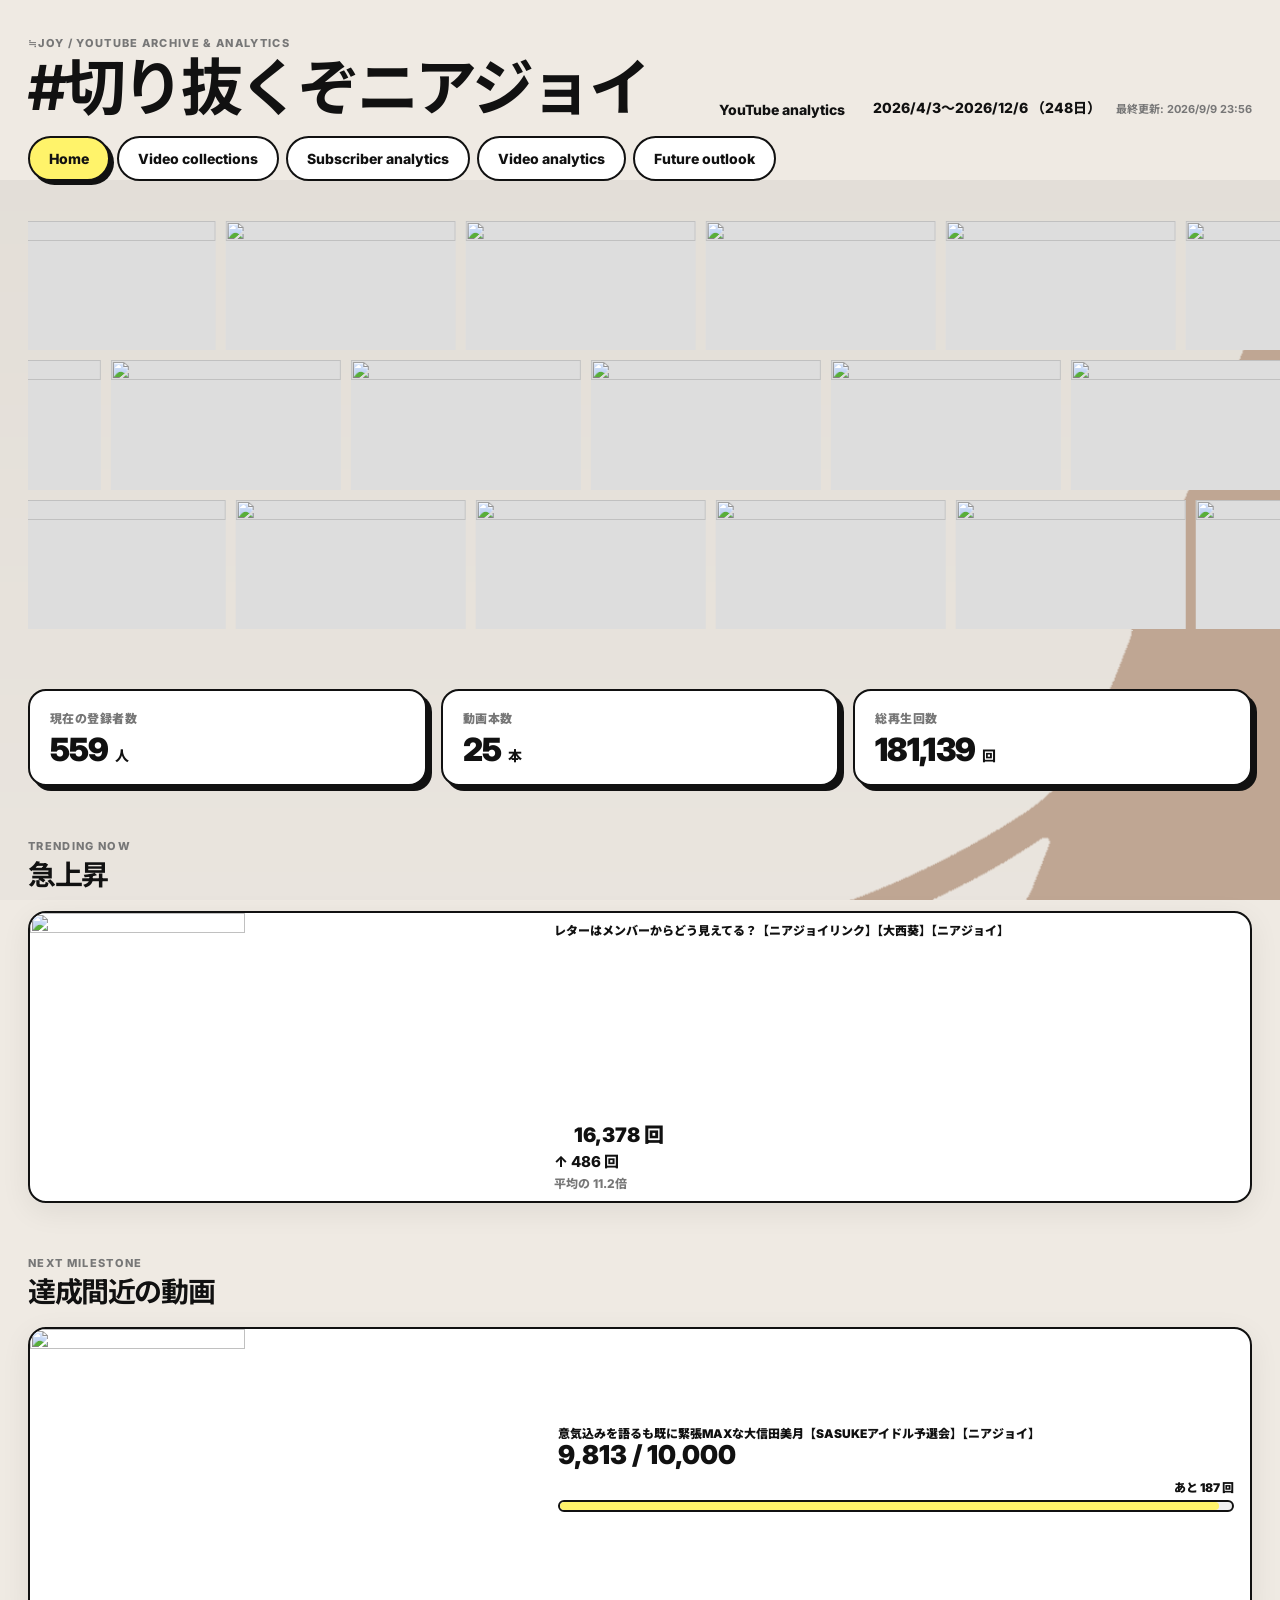
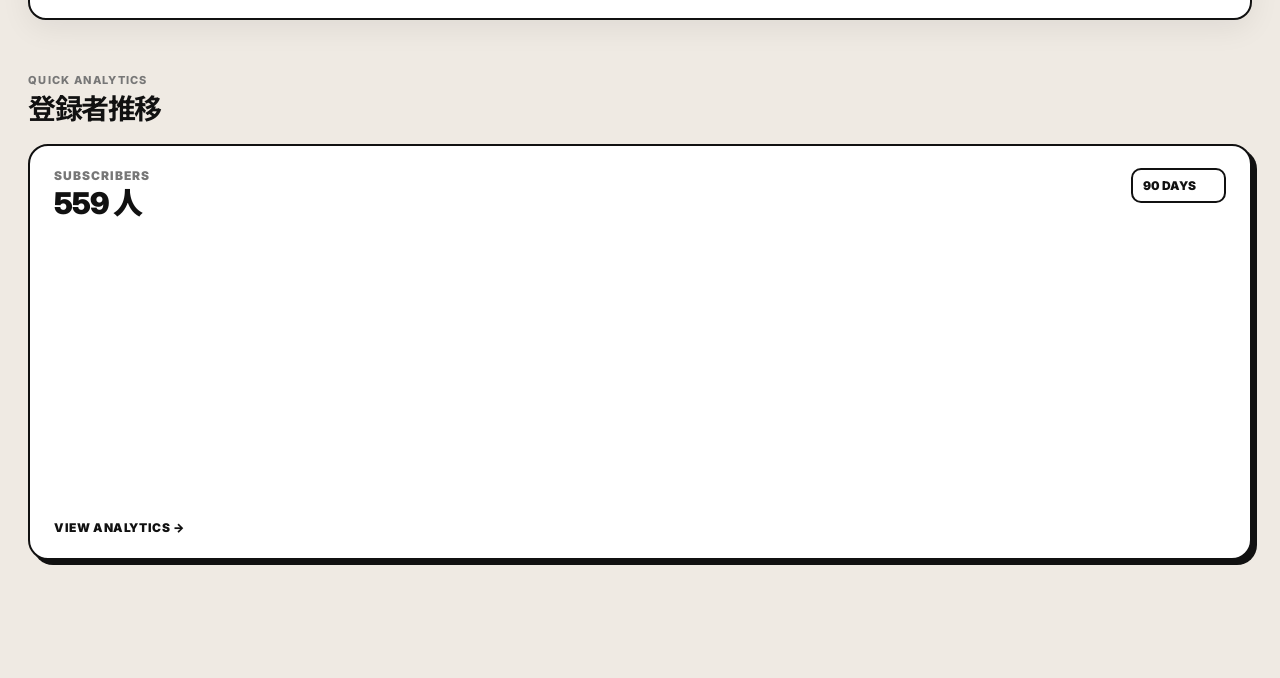
==== index.html @ e25d6f31 "Update index.html" ====
<!doctype html>
<html lang="ja">
<head>
  <meta charset="utf-8">
  <meta name="viewport" content="width=device-width, initial-scale=1, viewport-fit=cover">
  <meta name="theme-color" content="#EFEAE3">
  <title>#切り抜くぞニアジョイ</title>

  <link rel="preconnect" href="https://fonts.googleapis.com">
  <link rel="preconnect" href="https://fonts.gstatic.com" crossorigin>
  <link href="https://fonts.googleapis.com/css2?family=Inter:wght@500;600;700;800&family=Noto+Sans+JP:wght@500;600;700;800;900&display=swap" rel="stylesheet">

  <link rel="stylesheet" href="style.css">
  <link rel="stylesheet" href="home/home.css">
</head>

<body>

  <!-- =========================
       HEADER
  ========================== -->
  <header class="site-header">
    <div class="brand-block">
      <div class="eyebrow">≒JOY / YouTube archive &amp; analytics</div>
      <h1>#切り抜くぞニアジョイ</h1>
    </div>

    <div class="header-info">
      <div class="analytics-label">
        <span class="desktop-analytics">YouTube analytics</span>
        <span class="mobile-analytics">YouTube archive &amp; analytics</span>
      </div>

      <div class="header-meta">
        <span id="periodText">2026/4/3～—</span>
        <span id="dayCount">（—日）</span>

        <span class="updated">
          <span class="updated-label">最終更新:</span>
          <span id="updatedAtDesktop">—</span>
          <span id="updatedAtMobile">—</span>
        </span>
      </div>
    </div>
  </header>


  <!-- =========================
       PAGE SWITCH
  ========================== -->
  <nav class="page-switch" aria-label="ページ切り替え">
  <button class="switch-btn active" data-page="home">
    Home
  </button>

  <button class="switch-btn" data-page="videos">
    Video collections
  </button>

  <button class="switch-btn" data-page="analytics">
    Subscriber analytics
  </button>

  <a
    class="switch-btn"
    href="analytics/analytics.html"
  >
    Video analytics
  </a>

  <a
    class="switch-btn"
    href="future/future.html"
  >
    Future outlook
  </a>
</nav>


  <main>

    <!-- =========================
         HOME PAGE
    ========================== -->
    <section id="homePage" class="page active">

      <div class="rolling home-rolling" aria-label="動画サムネイル">
        <div class="lane" id="lane0"></div>
        <div class="lane reverse" id="lane1"></div>
        <div class="lane" id="lane2"></div>
      </div>

      <section class="home-summary">


        <div class="home-summary-grid" id="homeSummaryGrid"></div>
      </section>

      <section class="home-trending" id="homeTrending" hidden>
        <span class="section-kicker">TRENDING NOW</span>
        <h2>急上昇</h2>

        <div id="homeTrendingContent"></div>
      </section>

      <section class="home-milestones" id="homeMilestones" hidden>
        <span class="section-kicker">NEXT MILESTONE</span>
        <h2>達成間近の動画</h2>

        <div id="homeMilestoneContent"></div>
      </section>

      <section class="home-quick-analytics">
        <span class="section-kicker">QUICK ANALYTICS</span>
        <h2>登録者推移</h2>

        <div class="home-quick-card">

          <div class="home-quick-head">
            <div>
              <span class="home-quick-label">
                SUBSCRIBERS
              </span>

              <strong id="homeQuickSubscriberCount">
                —
              </strong>
            </div>

            <select id="homeQuickRange" aria-label="表示期間">
              <option value="30">30 DAYS</option>
              <option value="90" selected>90 DAYS</option>
              <option value="all">ALL</option>
            </select>
          </div>

          <div class="home-quick-chart-wrap">
            <canvas id="homeQuickSubscriberChart"></canvas>
          </div>

          <a
            class="home-quick-link"
            href="analytics/analytics.html"
          >
            VIEW ANALYTICS →
          </a>

        </div>
      </section>
    </section>


    <!-- =========================
         VIDEO PAGE
    ========================== -->

    <section id="videosPage" class="page">

      <!-- Thumbnail collection -->
      <button
        class="collection-card"
        id="openCollage"
        type="button"
        aria-label="thumbnail collectionを開く"
      >
        <span class="section-kicker">THUMBNAIL ARCHIVE</span>
        <span class="collection-title">
          thumbnail collection
          <span aria-hidden="true">→</span>
        </span>
      </button>


      <!-- Video list -->
      <section class="video-section">

        <div class="section-heading">
          <div>
            <span class="section-kicker">VIDEO LIST</span>
            <h2>Videos</h2>
          </div>

        <div class="video-view-switch" aria-label="動画の表示形式">

          <button
            type="button"
            class="video-view-btn active"
            data-video-view="card"
            aria-label="カード表示"
          >
            <span class="view-icon view-icon-card">
              <span></span>
              <span></span>
            </span>
          </button>

                   <button
            type="button"
            class="video-view-btn"
            data-video-view="grid"
            aria-label="サムネイル3列表示"
          >
            <span class="view-icon view-icon-grid">
              <span></span>
              <span></span>
              <span></span>
            </span>
          </button>

          <button
            type="button"
            class="video-view-btn"
            data-video-view="wide"
            aria-label="サムネイル1列表示"
          >
            <span class="view-icon view-icon-wide"></span>
          </button>
        </div>

<div class="filters">

  <!-- 並び替え -->
  <div class="custom-select" id="sortCustomSelect">

    <button
      class="custom-select-trigger"
      id="sortSelectTrigger"
      type="button"
      aria-haspopup="listbox"
      aria-expanded="false"
    >
      <span id="sortSelectLabel">新しい順</span>
      <span class="custom-select-arrow" aria-hidden="true">⌄</span>
    </button>

    <div
      class="custom-select-menu"
      id="sortSelectMenu"
      role="listbox"
      aria-label="並び替え"
    >
      <button type="button" data-value="popular">
        人気順
      </button>

      <button type="button" data-value="increase">
        増加順
      </button>

      <button
        type="button"
        data-value="newest"
        class="selected"
      >
        新しい順
      </button>

      <button type="button" data-value="oldest">
        古い順
      </button>

      <button type="button" data-value="longest">
        再生時間が長い順
      </button>

      <button type="button" data-value="shortest">
        再生時間が短い順
      </button>
    </div>

  </div>


  <!-- メンバー絞り込み -->
  <div class="custom-select" id="tagCustomSelect">

    <button
      class="custom-select-trigger"
      id="tagSelectTrigger"
      type="button"
      aria-haspopup="listbox"
      aria-expanded="false"
    >
      <span id="tagSelectLabel">すべてのメンバー</span>
      <span class="custom-select-arrow" aria-hidden="true">⌄</span>
    </button>

    <div
      class="custom-select-menu"
      id="tagSelectMenu"
      role="listbox"
      aria-label="メンバー絞り込み"
    >
      <!-- script.jsで生成 -->
    </div>

  </div>


  <!-- JS互換用。画面には表示しない -->
  <select id="sortSelect" hidden>
    <option value="popular">人気順</option>
    <option value="increase">増加順</option>
    <option value="newest" selected>新しい順</option>
    <option value="oldest">古い順</option>
    <option value="longest">再生時間が長い順</option>
    <option value="shortest">再生時間が短い順</option>
  </select>

  <select id="tagSelect" hidden>
    <option value="">すべてのメンバー</option>
  </select>

</div>        </div>

        <div class="video-view-switch" aria-label="動画の表示形式">

          <button
            type="button"
            class="video-view-btn active"
            data-video-view="card"
            aria-label="カード表示"
          >
            <span class="view-icon view-icon-card">
              <span></span>
              <span></span>
            </span>
          </button>

          <button
            type="button"
            class="video-view-btn"
            data-video-view="wide"
            aria-label="サムネイル1列表示"
          >
            <span class="view-icon view-icon-wide"></span>
          </button>

          <button
            type="button"
            class="video-view-btn"
            data-video-view="grid"
            aria-label="サムネイル3列表示"
          >
            <span class="view-icon view-icon-grid">
              <span></span>
              <span></span>
              <span></span>
            </span>
          </button>

        </div>
        <div id="videoGrid" class="video-grid"></div>

      </section>
    </section>



    <!-- =========================
         ANALYTICS PAGE
    ========================== -->
    <section id="analyticsPage" class="page">

      <!-- Summary -->
      <div class="summary-grid">

        <article class="summary-card">
          <span>現在の登録者数</span>
          <strong id="currentSubs">—</strong>
        </article>


        <article class="summary-card">
          <span>最新日の新規登録者数</span>

          <small id="latestDate">最新日：—</small>

          <small>
            平均：<b id="avgNew">—</b>人/日
          </small>

          <strong id="latestNew">—</strong>
        </article>


        <article class="summary-card">
          <span>動画本数</span>
          <strong id="videoCount">—</strong>
        </article>

      </div>


      <!-- AI analysis -->
      <div
        id="trendAnalysis"
        class="trend-analysis"
        aria-live="polite"
      >
        登録者データを分析しています…
      </div>



      <!-- =========================
           CHARTS
      ========================== -->
      <section class="charts">

        <!-- Cumulative subscribers -->
        <article class="chart-card">

          <div class="chart-heading">
            <h3>累計登録者数</h3>
          </div>

          <div class="chart-wrap">
            <canvas id="subsChart"></canvas>
          </div>

        </article>


        <!-- Range / Date -->
        <div class="range-bar">

          <button
            class="arrow-btn"
            id="prevRange"
            aria-label="前の期間"
          >
            ‹
          </button>

          <strong id="rangeLabel">—</strong>

          <button
            class="arrow-btn"
            id="nextRange"
            aria-label="次の期間"
          >
            ›
          </button>


          <div class="preset-group">

            <!-- 初期表示は7日 -->
            <button data-range="7" class="selected">
              7日
            </button>

            <button data-range="30">
              30日
            </button>

            <button data-range="90">
              90日
            </button>

            <button data-range="all">
              累計
            </button>

          </div>

        </div>


        <!-- New subscribers -->
        <article class="chart-card">

          <div class="chart-heading">

            <h3>新規登録者数</h3>

            <div class="period-stats">
              <span id="periodAverage">
                平均：—人/日
              </span>

              <span id="periodTotal">
                累計：—人
              </span>
            </div>

          </div>

          <div class="chart-wrap">
            <canvas id="newSubsChart"></canvas>
          </div>

        </article>


        <!-- =========================
             SUBSCRIBER HISTORY TABLE
        ========================== -->
        <section class="subscriber-history">

          <div class="history-heading">
            <div>
              <span class="section-kicker">SUBSCRIBER HISTORY</span>
              <h3>登録者推移</h3>
            </div>
          </div>


          <div class="history-table-wrap">

            <table class="history-table">

              <thead>
                <tr>
                  <th>日にち</th>
                  <th>累計登録者</th>
                  <th>新規登録者</th>
                  <th>編集</th>
                </tr>
              </thead>

              <tbody id="subscriberHistoryBody">
                <!-- script.jsで生成 -->
              </tbody>

            </table>

          </div>


          <div class="subscriber-history-buttons">
            <button
              id="showMoreSubscribers"
              class="more-btn"
              type="button"
            >
              もっと見る
            </button>

            <button
              id="closeSubscribers"
              class="more-btn"
              type="button"
              style="display:none;"
            >
              閉じる
            </button>
          </div>

        </section>

      </section>

    </section>

  </main>



  <!-- =========================
       VIDEO DETAIL MODAL
  ========================== -->
  <div
    id="videoDetailModal"
    class="modal video-detail-modal"
    aria-hidden="true"
  >

    <div class="modal-inner video-detail-inner">

      <div class="modal-head">

        <div>
          <span class="section-kicker">VIDEO DETAIL</span>
          <h2>動画詳細</h2>
        </div>

        <button
          id="closeVideoDetail"
          class="close-btn"
          type="button"
          aria-label="閉じる"
        >
          ×
        </button>

      </div>


      <div id="videoDetailContent" class="video-detail-content">
        <!-- script.jsで生成 -->
      </div>

    </div>

  </div>

<!-- =========================
     TAG EDIT MODAL
========================== -->
<div
  id="tagEditModal"
  class="modal tag-edit-modal"
  aria-hidden="true"
>
  <div class="modal-inner tag-edit-inner">

    <div class="modal-head">

      <div>
        <span class="section-kicker">EDIT TAGS</span>
        <h2>タグ編集</h2>
      </div>

      <button
        id="closeTagEdit"
        class="close-btn"
        type="button"
        aria-label="閉じる"
      >
        ×
      </button>

    </div>


    <p class="tag-edit-description">
      この動画に設定するメンバーを選択
    </p>


    <div
      id="tagEditChoices"
      class="tag-edit-choices"
    >
      <!-- script.jsで生成 -->
    </div>


    <div class="tag-edit-actions">

      <button
        id="cancelTagEdit"
        class="tag-edit-cancel"
        type="button"
      >
        キャンセル
      </button>

      <button
        id="saveTagEdit"
        class="tag-edit-save"
        type="button"
      >
        保存
      </button>

    </div>

  </div>
</div>

  <!-- =========================
       COLLAGE MODAL
  ========================== -->
  <div
    id="collageModal"
    class="modal"
    aria-hidden="true"
  >

    <div class="modal-inner">

      <div class="modal-head">

        <div>
          <span class="section-kicker">
            THUMBNAIL COLLECTION
          </span>

          <h2>thumbnail collection</h2>
        </div>

        <button
          id="closeCollage"
          class="close-btn"
          type="button"
          aria-label="閉じる"
        >
          ×
        </button>

      </div>


      <div class="collage-toolbar">

        <div id="collagePages"></div>

        <button
          class="primary-btn"
          id="downloadCollage"
          type="button"
        >
          画像を保存
        </button>

      </div>


      <div
        id="collageGrid"
        class="collage-grid"
      ></div>


      <p class="collage-note">
        古い動画から順に左上へ配置しています。空きセルは白のままです。
      </p>

    </div>

  </div>



  <!-- =========================
       SCRIPTS
  ========================== -->
  <script src="https://cdn.jsdelivr.net/npm/chart.js@4.4.7/dist/chart.umd.min.js"></script>
<script src="common.js"></script>
<script src="script.js"></script>
<script src="home/home.js"></script>

</body>
</html>
---- style.css ----
:root{
  --bg:#EFEAE3;
  --paper:#fff;
  --ink:#111;
  --muted:#777;
  --line:#111;
  --yellow:#FFF36A;
  --red:#FF3030;
  --radius:22px;
  --shadow:0 8px 30px rgba(0,0,0,.07);
}

*{
  box-sizing:border-box;
}

html{
  scroll-behavior:smooth;
}

body{
  margin:0;
  background:var(--bg);
  color:var(--ink);
  font-family:Inter,"Noto Sans JP",sans-serif;
}

a,
a:visited{
  color:var(--ink);
}

button,
select,
textarea,
input{
  font:inherit;
  color:var(--ink);
}

button{
  cursor:pointer;
}


/* =========================
   HEADER
========================= */

.site-header{
  max-width:1280px;
  margin:0 auto;
  padding:36px 28px 18px;
  display:flex;
  justify-content:space-between;
  gap:30px;
  align-items:flex-end;
}

.eyebrow,
.section-kicker{
  font-size:11px;
  letter-spacing:.12em;
  font-weight:800;
  text-transform:uppercase;
  color:#777;
}

h1{
  font-size:clamp(30px,5vw,62px);
  line-height:.95;
  margin:8px 0 0;
  letter-spacing:-.055em;
}

.header-info{
  display:flex;
  align-items:flex-end;
  gap:28px;
  text-align:right;
  white-space:nowrap;
}

.analytics-label{
  font-weight:800;
  font-size:14px;
}

.mobile-analytics{
  display:none;
}

#updatedAtMobile{
  display:none;
}

.header-meta{
  font-weight:800;
  font-size:14px;
  line-height:1.5;
}

.header-meta .updated{
  font-size:11px;
  color:#777;
  font-weight:700;
  margin-left:12px;
}


/* =========================
   PAGE SWITCH
========================= */

.page-switch{
  max-width:1280px;
  margin:0 auto;
  padding:0 28px 30px;
  display:flex;
  gap:7px;
}

.switch-btn{
  appearance:none;
  border:2px solid var(--line);
  background:#fff;
  padding:12px 19px;
  border-radius:999px;
  font-weight:800;
  font-size:14px;
  transition:.2s;
  color:var(--ink);
}

.switch-btn:hover{
  transform:translateY(-1px);
}

.switch-btn.active{
  background:var(--yellow);
  border:2px solid var(--line);
  box-shadow:4px 4px 0 var(--ink);
}


/* =========================
   PAGES
========================= */

.page{
  display:none;
  max-width:1280px;
  margin:0 auto;
  padding:0 28px 70px;
}

.page.active{
  display:block;
}


/* =========================
   THUMBNAIL ROLLING
   ★ここだけ枠なし
========================= */

.rolling{
  width:100vw;
  margin-left:calc((1280px - 100vw)/2);
  overflow:hidden;
  display:grid;
  gap:9px;
  padding:18px 0 28px;

  border:none;
  background:transparent;
  box-shadow:none;
}

.lane{
  display:flex;
  width:max-content;
  gap:9px;

  transform:translate3d(0, 0, 0);
}

.lane.reverse{
  transform:translate3d(0, 0, 0);
}

.lane:nth-child(3){
  transform:translate3d(0, 0, 0);
}

.thumb-roll{
  width:220px;
  aspect-ratio:16/9;
  object-fit:cover;
  display:block;
  background:#ddd;
  flex:none;

  border:none;
  box-shadow:none;
}

@keyframes marquee{
  from{
    transform:translateX(0);
  }
  to{
    transform:translateX(-50%);
  }
}

@keyframes marqueeReverse{
  from{
    transform:translateX(-50%);
  }
  to{
    transform:translateX(0);
  }
}


/* =========================
   THUMBNAIL COLLECTION
========================= */

.collection-card{
  appearance:none;
  width:100%;
  margin:12px 0 60px;
  padding:17px 22px;

  display:flex;
  justify-content:space-between;
  align-items:center;
  gap:20px;

  background:#fff;
  border:2px solid var(--line);
  border-radius:16px;
  box-shadow:var(--shadow);

  text-align:left;
  transition:.2s;
}

.collection-card:hover{
  transform:translateY(-2px);
  box-shadow:0 10px 32px rgba(0,0,0,.12);
}

.collection-title{
  font-size:clamp(20px,3vw,32px);
  font-weight:900;
  letter-spacing:-.045em;
  margin-left:auto;
}

.collection-title span{
  margin-left:8px;
}


/* =========================
   SECTION HEADINGS
========================= */

h2{
  font-size:clamp(27px,4vw,46px);
  margin:6px 0;
  letter-spacing:-.05em;
}

.section-heading,
.memo-head{
  display:flex;
  justify-content:space-between;
  align-items:flex-end;
  gap:20px;
  margin-bottom:18px;
}

.filters{
  display:flex;
  gap:8px;
}

select{
  appearance:none;
  background:#fff;
  border:2px solid var(--line);
  border-radius:999px;
  padding:10px 14px;
  font-weight:700;
  outline:none;
}

select:focus{
  box-shadow:0 0 0 3px rgba(17,17,17,.12);
}


/* =========================
   VIDEO LIST
========================= */

.video-grid{
  display:grid;
  grid-template-columns:repeat(2,minmax(0,1fr));
  gap:18px;
}

.video-card{
  background:#fff;
  border:2px solid var(--line);
  border-radius:18px;
  overflow:hidden;

  display:flex;
  min-width:0;

  color:var(--ink);
  cursor:pointer;

  box-shadow:var(--shadow);

  transition:
    transform .18s ease,
    box-shadow .18s ease;
}

.video-card:hover{
  transform:translateY(-2px);
  box-shadow:0 10px 25px rgba(0,0,0,.11);
}

.video-card:active{
  transform:translateY(0);
}

.video-card,
.video-card *{
  color:var(--ink);
}

.video-card img{
  width:42%;
  aspect-ratio:16/9;
  object-fit:cover;
  align-self:flex-start;
  flex:none;
  display:block;
}

.video-info{
  padding:14px 16px;
  min-width:0;
  flex:1;

  display:flex;
  flex-direction:column;
  justify-content:space-between;
  gap:10px;
}

.video-title{
  font-weight:800;
  line-height:1.4;

  display:-webkit-box;
  -webkit-line-clamp:3;
  -webkit-box-orient:vertical;
  overflow:hidden;

  color:var(--ink);
}

.video-card .tags{
  display:none;
}

.video-card .video-meta{
  font-size:12px;
  color:#777;
  margin-top:auto;

  display:flex;
  justify-content:flex-end;
  align-items:center;

  text-align:right;
  line-height:1.3;
}


/* =========================
   ANALYTICS SUMMARY
========================= */

.summary-grid{
  display:grid;
  grid-template-columns:repeat(3,1fr);
  gap:16px;
  margin-bottom:18px;
}

.summary-card{
  background:#fff;

  border:2px solid var(--line);
  border-radius:var(--radius);
  box-shadow:var(--shadow);

  padding:22px;
  min-height:150px;

  display:flex;
  flex-direction:column;
  justify-content:space-between;
}

.summary-card span{
  font-size:14px;
  font-weight:800;
}

.summary-card strong{
  font-size:clamp(34px,5vw,56px);
  letter-spacing:-.06em;
  line-height:1;
}

.summary-card:nth-child(2){
  position:relative;
}

.summary-card:nth-child(2) strong{
  margin-top:auto;
  margin-bottom:7px;
}

.summary-card small{
  color:#777;
  font-size:11px;
  line-height:1.35;
}


/* =========================
   AI ANALYSIS
========================= */

.trend-analysis{
  background:#fff;

  border:2px solid var(--line);
  border-radius:var(--radius);
  box-shadow:var(--shadow);

  padding:20px 22px;

  font-size:1.02rem;
  line-height:1.8;
  font-weight:700;

  margin:4px 0 30px;
  min-height:0;
}


/* =========================
   CHART RANGE
========================= */

.range-bar{
  display:flex;
  align-items:center;
  justify-content:center;
  gap:10px;

  margin:12px 0 16px;
  flex-wrap:wrap;
}

.arrow-btn{
  appearance:none;

  width:40px;
  height:40px;

  border:2px solid var(--line);
  border-radius:50%;
  background:#fff;

  font-size:28px;
  line-height:1;

  transition:.15s;
}

.arrow-btn:hover{
  background:#111;
  color:#fff;
}

.preset-group{
  display:flex;
  gap:5px;
  margin-left:12px;
}

.preset-group button{
  appearance:none;

  border:2px solid var(--line);
  background:#fff;

  border-radius:999px;
  padding:8px 12px;

  font-weight:800;
  font-size:12px;
  color:var(--ink);
}

.preset-group button.selected{
  background:var(--ink);
  color:#fff;
  border-color:var(--ink);
}


/* =========================
   CHART CARDS
========================= */

.chart-card{
  background:#fff;

  border:2px solid var(--line);
  border-radius:var(--radius);
  box-shadow:var(--shadow);

  padding:20px 22px;
  margin-bottom:18px;
}

.chart-heading{
  display:flex;
  justify-content:space-between;
  align-items:center;
  gap:15px;
  margin-bottom:12px;
}

.chart-card h3{
  margin:0;
  font-size:18px;
}

.period-stats{
  display:flex;
  gap:10px;

  font-size:12px;
  font-weight:800;
  white-space:nowrap;
}

.chart-wrap{
  position:relative;
  height:330px;
}


/* =========================
   SUBSCRIBER HISTORY
========================= */

.subscriber-history{
  background:#fff;

  border:2px solid var(--line);
  border-radius:var(--radius);
  box-shadow:var(--shadow);

  padding:20px 22px;
  margin-top:18px;
}

.history-heading{
  display:flex;
  justify-content:space-between;
  align-items:flex-end;
  gap:20px;
  margin-bottom:16px;
}

.history-heading h3{
  margin:6px 0 0;
  font-size:22px;
  letter-spacing:-.04em;
}

.history-table-wrap{
  width:100%;
  overflow-x:auto;

  border:2px solid var(--line);
  border-radius:14px;
  background:#fff;
}

.history-table{
  width:100%;
  border-collapse:collapse;
  table-layout:fixed;
}

.history-table th,
.history-table td{
  padding:12px 14px;
  border-bottom:1px solid #dedede;
  text-align:left;
  font-size:13px;
}

.history-table th{
  background:#f7f7f7;
  font-weight:800;
  white-space:nowrap;
}

.history-table th:nth-child(1){
  width:25%;
}

.history-table th:nth-child(2){
  width:25%;
}

.history-table th:nth-child(3){
  width:25%;
}

.history-table th:nth-child(4){
  width:25%;
}

.history-table tr:last-child td{
  border-bottom:0;
}

.history-table td:nth-child(2),
.history-table td:nth-child(3){
  font-weight:700;
}

.history-table td:nth-child(3){
  color:#555;
}

.history-table button{
  appearance:none;

  border:2px solid var(--line);
  background:#fff;

  border-radius:999px;
  padding:5px 11px;

  font-size:11px;
  font-weight:800;
}

.history-table button:hover{
  background:#111;
  color:#fff;
}

.history-table input{
  width:100%;
  max-width:100px;

  border:2px solid var(--line);
  border-radius:8px;

  padding:6px 8px;
  font-weight:700;
}

.more-btn{
  appearance:none;

  display:block;
  width:100%;

  margin-top:12px;

  border:2px solid var(--line);
  background:#fff;

  border-radius:999px;
  padding:11px 16px;

  font-weight:800;
  transition:.15s;
}

.more-btn:hover{
  background:#111;
  color:#fff;
}


/* =========================
   VIDEO DETAIL MODAL
========================= */

.modal{
  position:fixed;
  inset:0;

  background:rgba(0,0,0,.6);

  z-index:20;
  display:none;

  padding:22px;
  overflow:auto;
}

.modal.open{
  display:block;
}

.modal-inner{
  max-width:1250px;
  margin:0 auto;

  background:var(--bg);

  border:2px solid var(--line);
  border-radius:25px;

  padding:24px;

  box-shadow:0 20px 60px rgba(0,0,0,.2);
}

.video-detail-inner{
  max-width:900px;
}

.modal-head{
  display:flex;
  justify-content:space-between;
  align-items:flex-start;
  gap:20px;
}

.modal-head h2{
  margin-bottom:0;
}

.close-btn{
  appearance:none;

  border:2px solid var(--line);
  background:#fff;

  border-radius:50%;

  width:42px;
  height:42px;

  font-size:26px;
  line-height:1;

  flex:none;
}

.close-btn:hover{
  background:#111;
  color:#fff;
}

.video-detail-content{
  margin-top:22px;
}

.video-detail-content img{
  width:100%;
  display:block;

  aspect-ratio:16/9;
  object-fit:cover;

  border:2px solid var(--line);
  border-radius:16px;

  background:#ddd;
}

.video-detail-info{
  margin-top:18px;

  background:#fff;

  border:2px solid var(--line);
  border-radius:18px;

  padding:20px;
}

.video-detail-title{
  font-size:clamp(20px,3vw,30px);
  line-height:1.4;
  font-weight:900;

  margin:0 0 14px;
}

.video-detail-meta{
  display:flex;
  flex-wrap:wrap;

  gap:8px 16px;

  font-size:13px;
  color:#666;
  font-weight:700;

  margin-bottom:16px;
}

.video-detail-tags{
  display:flex;
  flex-wrap:wrap;
  gap:6px;

  margin-bottom:18px;
}

.video-detail-tags .tag{
  font-size:11px;

  border:2px solid #999;
  border-radius:999px;

  padding:5px 9px;

  color:#555;
  background:#fff;
}

.edit-tags-btn{
  appearance:none;

  border:2px solid var(--line);
  background:var(--yellow);

  border-radius:999px;
  padding:10px 16px;

  font-weight:800;

  box-shadow:3px 3px 0 var(--ink);
}

.edit-tags-btn:hover{
  transform:translate(-1px,-1px);
}


/* =========================
   COLLAGE MODAL
========================= */

.collage-toolbar{
  display:flex;
  justify-content:space-between;
  gap:10px;
  align-items:center;

  margin:18px 0;
}

#collagePages{
  display:flex;
  gap:6px;
  flex-wrap:wrap;
}

.page-btn{
  appearance:none;

  border:2px solid var(--line);
  background:#fff;

  border-radius:999px;
  padding:8px 11px;

  font-size:11px;
  font-weight:800;
}

.page-btn.active{
  background:#111;
  color:#fff;
}

.primary-btn{
  appearance:none;

  border:2px solid var(--line);
  background:var(--yellow);

  padding:12px 18px;
  border-radius:999px;

  box-shadow:3px 3px 0 var(--ink);

  font-weight:800;
}

.primary-btn:hover{
  transform:translate(-1px,-1px);
}

.collage-grid{
  display:grid;
  grid-template-columns:repeat(10,minmax(0,1fr));

  gap:0;
  background:#fff;

  border:2px solid var(--line);
}

.collage-grid img{
  display:block;
  width:100%;

  aspect-ratio:16/9;
  object-fit:cover;

  border:0;
}

.collage-note{
  font-size:11px;
  color:#777;
  margin-bottom:0;
}


/* =========================
   MOBILE
========================= */

@media(max-width:800px){

  .site-header{
    padding:20px 16px 13px;

    display:grid;
    grid-template-columns:1fr;

    gap:5px;
    align-items:initial;
  }

  .brand-block .eyebrow{
    display:none;
  }

  h1{
    font-size:31px;
    line-height:1;
    margin:0;
  }

  .header-info{
    display:flex;
    flex-direction:column;
    align-items:stretch;

    gap:3px;
    margin-top:2px;
  }

  .analytics-label{
    font-size:11px;
    text-align:left;

    color:#888;
    font-weight:700;

    letter-spacing:.01em;
  }

  .desktop-analytics{
    display:none;
  }

  .mobile-analytics{
    display:inline;
  }

  .header-meta{
    display:flex;
    justify-content:flex-start;
    align-items:center;

    gap:0;

    font-size:10px;
    min-width:0;

    font-weight:700;
    white-space:nowrap;
  }

  .header-meta .updated{
    margin-left:7px;

    font-size:10px;
    color:#888;
    font-weight:700;
  }

  .header-meta .updated-label{
    color:#888;
  }

  #updatedAtDesktop{
    display:none;
  }

  #updatedAtMobile{
    display:inline;
  }


  /* page switch */

  .page-switch{
    padding:0 16px 18px;
    gap:6px;
  }

  .switch-btn{
    flex:1;
    padding:10px 5px;
    font-size:10px;

    border:2px solid var(--line);
  }

  .switch-btn.active{
    box-shadow:3px 3px 0 var(--ink);
  }

  .page{
    padding:0 16px 50px;
  }


  /* rolling
     ★スマホでも枠なし */

  .rolling{
    margin-left:-16px;
    padding:10px 0 18px;
    gap:6px;

    border:none;
    box-shadow:none;
  }

  .thumb-roll{
    width:150px;
    border:none;
  }


  /* collection */

  .collection-card{
    margin:8px 0 38px;
    padding:13px 16px;

    border:2px solid var(--line);
    border-radius:14px;

    min-height:58px;
  }

  .collection-card .section-kicker{
    font-size:9px;
  }

  .collection-title{
    font-size:18px;
  }


  /* video */

  .section-heading{
    align-items:flex-start;
    flex-direction:column;
  }

  .filters{
    width:100%;

    display:grid;
    grid-template-columns:1fr 1fr;
  }

  select{
    width:100%;
    font-size:12px;

    border:2px solid var(--line);
  }

  .video-grid{
    grid-template-columns:1fr;
    gap:12px;
  }

  .video-card{
    border:2px solid var(--line);
    border-radius:14px;
  }

  .video-card img{
    width:43%;
  }

  .video-info{
    padding:10px 11px;
    gap:7px;
  }

  .video-title{
    font-size:12px;
    line-height:1.35;

    -webkit-line-clamp:3;
  }

  .video-card .video-meta{
    font-size:9px;
  }


  /* summary */

  .summary-grid{
    grid-template-columns:repeat(3,1fr);
    gap:7px;
  }

  .summary-card{
    min-height:0;
    aspect-ratio:1/1;

    padding:11px 9px;

    border:2px solid var(--line);
    border-radius:16px;

    justify-content:space-between;
    overflow:hidden;
  }

  .summary-card span{
    font-size:10px;
    line-height:1.35;
  }

  .summary-card strong{
    font-size:clamp(20px,7vw,31px);
    line-height:1;

    white-space:nowrap;
  }

  .summary-card small{
    font-size:8px;
    line-height:1.25;
  }

  .summary-card:nth-child(2) strong{
    margin-top:auto;
    margin-bottom:4px;
  }


  /* AI */

  .trend-analysis{
    font-size:.9rem;
    line-height:1.7;

    margin:0 0 24px;
    padding:14px 15px;

    border:2px solid var(--line);
    border-radius:16px;
  }


  /* charts */

  .chart-card{
    padding:15px;

    border:2px solid var(--line);
    border-radius:17px;
  }

  .chart-heading{
    align-items:flex-start;
    flex-direction:column;

    gap:5px;
  }

  .period-stats{
    font-size:11px;

    flex-wrap:wrap;
    white-space:normal;
  }

  .chart-wrap{
    height:270px;
  }

  .range-bar{
    gap:6px;
  }

  .range-bar strong{
    font-size:10px;
  }

  .arrow-btn{
    border:2px solid var(--line);
  }

  .preset-group{
    margin-left:0;
    width:100%;

    justify-content:center;
  }

  .preset-group button{
    flex:1;
    padding:8px 5px;

    border:2px solid var(--line);
  }


  /* history */

  .subscriber-history{
    padding:15px;

    border:2px solid var(--line);
    border-radius:17px;
  }

  .history-heading{
    margin-bottom:12px;
  }

  .history-heading h3{
    font-size:19px;
  }

  .history-table-wrap{
    border:2px solid var(--line);
    border-radius:12px;
  }

  .history-table th,
  .history-table td{
    padding:10px 8px;
    font-size:10px;
  }

  .history-table th:nth-child(1){
    width:23%;
  }

  .history-table th:nth-child(2){
    width:27%;
  }

  .history-table th:nth-child(3){
    width:27%;
  }

  .history-table th:nth-child(4){
    width:23%;
  }

  .history-table button{
    padding:5px 8px;
    font-size:9px;

    border:2px solid var(--line);
  }

  .more-btn{
    border:2px solid var(--line);
  }


  /* video detail */

  .modal{
    padding:8px;
  }

  .modal-inner{
    padding:13px;

    border:2px solid var(--line);
    border-radius:18px;
  }

  .video-detail-inner{
    max-width:none;
  }

  .video-detail-content{
    margin-top:14px;
  }

  .video-detail-content img{
    border:2px solid var(--line);
    border-radius:12px;
  }

  .video-detail-info{
    margin-top:12px;
    padding:14px;

    border:2px solid var(--line);
    border-radius:14px;
  }

  .video-detail-title{
    font-size:18px;
    line-height:1.4;
  }

  .video-detail-meta{
    font-size:11px;
    gap:6px 12px;
  }

  .video-detail-tags .tag{
    font-size:10px;
    padding:4px 8px;
  }

  .edit-tags-btn{
    width:100%;
    padding:10px;

    border:2px solid var(--line);
  }


  /* collage */

  .collage-toolbar{
    align-items:flex-start;
    flex-direction:column;
  }

  .collage-grid{
    width:100%;
    gap:0;

    border:2px solid var(--line);
  }

  .primary-btn,
  .page-btn{
    border:2px solid var(--line);
  }
}


/* =========================
   VERY SMALL MOBILE
========================= */

@media(max-width:420px){

  .video-card img{
    width:44%;
  }

  .video-info{
    padding:9px 10px;
  }

  .video-title{
    font-size:11px;
  }

  .video-card .video-meta{
    font-size:8px;
  }

  .summary-card{
    padding:9px 7px;
  }

  .summary-card span{
    font-size:9px;
  }

  .summary-card strong{
    font-size:22px;
  }

  .summary-card small{
    font-size:7px;
  }

  .history-table th,
  .history-table td{
    padding:9px 6px;
    font-size:9px;
  }
}
/* ===== Analytics 上部3カードを少しコンパクトに ===== */

.summary-card {
  padding-top: 18px;
  padding-bottom: 18px;
  min-height: 0;
}

/* =========================
   MOBILE CHART RANGE 1 LINE
========================= */

@media (max-width: 768px){

  .range-bar{
    width:100%;
    display:flex;
    align-items:center;
    justify-content:space-between;
    flex-wrap:nowrap;
    gap:5px;
  }

  .range-bar strong{
    flex:1;
    min-width:0;
    font-size:10px;
    white-space:nowrap;
    text-align:center;
  }

  .arrow-btn{
    flex:0 0 auto;
    width:28px;
    height:28px;
    font-size:19px;
  }

  .preset-group{
    width:auto;
    margin-left:4px;
    display:flex;
    flex:0 0 auto;
    justify-content:flex-end;
    gap:3px;
  }

  .preset-group button{
    flex:0 0 auto;
    padding:4px 7px;
    font-size:9px;
    line-height:1.2;
    white-space:nowrap;
  }

}
/* =========================
   MOBILE CHART RANGE 1 LINE
========================= */

@media (max-width: 768px){

  .range-bar{
    width:100%;
    display:flex;
    align-items:center;
    justify-content:center;
    flex-wrap:nowrap;
    gap:3px;
  }

  .range-bar strong{
    flex:0 1 auto;
    min-width:0;
    margin:0 3px;
    font-size:10px;
    white-space:nowrap;
    text-align:center;
  }

  .arrow-btn{
    flex:0 0 auto;
    width:28px;
    height:28px;
    font-size:19px;
  }

  .preset-group{
    width:auto;
    margin-left:10px;
    display:flex;
    flex:0 0 auto;
    justify-content:flex-end;
    gap:4px;
  }

  .preset-group button{
    flex:0 0 auto;
    padding:5px 9px;
    font-size:10px;
    line-height:1.2;
    white-space:nowrap;
  }

}
.page-switch a.switch-btn{
  text-decoration:none;
  text-align:center;
}

/* =========================
   7-DAY FORECAST RESULT
========================= */

.video-detail-actions{
  display:flex;
  flex-wrap:wrap;
  gap:10px;
  align-items:center;
}

.forecast-result-btn{
  appearance:none;
  border:2px solid var(--line);
  background:#fff;
  padding:12px 18px;
  border-radius:999px;
  font-weight:800;
  box-shadow:3px 3px 0 var(--ink);
}

.forecast-result-btn:hover{
  transform:translate(-1px,-1px);
}

.seven-day-result-panel{
  margin-top:18px;
  padding:18px;
  background:var(--bg);
  border:2px solid var(--line);
  border-radius:16px;
}

.seven-day-result-panel[hidden]{
  display:none;
}

.seven-day-result-head h4{
  margin:4px 0 16px;
  font-size:22px;
  letter-spacing:-.04em;
}

.seven-day-result-grid{
  display:grid;
  grid-template-columns:repeat(2,minmax(0,1fr));
  gap:10px;
}

.seven-day-result-item{
  background:#fff;
  border:2px solid var(--line);
  border-radius:14px;
  padding:14px;
  display:flex;
  flex-direction:column;
  gap:6px;
}

.seven-day-result-item span{
  color:#777;
  font-size:11px;
  font-weight:800;
}

.seven-day-result-item strong{
  font-size:clamp(24px,4vw,36px);
  line-height:1;
  letter-spacing:-.05em;
}

.seven-day-result-summary{
  margin-top:10px;
  background:var(--yellow);
  border:2px solid var(--line);
  border-radius:14px;
  padding:14px;
  display:flex;
  justify-content:space-between;
  align-items:center;
  gap:12px;
}

.seven-day-result-summary span{
  font-size:13px;
  font-weight:900;
}

.seven-day-result-summary strong{
  font-size:16px;
  text-align:right;
}

@media(max-width:800px){
  .video-detail-actions{
    display:grid;
    grid-template-columns:1fr 1fr;
    gap:8px;
  }

  .video-detail-actions .primary-btn,
  .forecast-result-btn{
    width:100%;
    padding:10px 8px;
    font-size:12px;
  }

  .seven-day-result-panel{
    margin-top:14px;
    padding:12px;
    border-radius:13px;
  }

  .seven-day-result-head h4{
    font-size:19px;
    margin-bottom:12px;
  }

  .seven-day-result-grid{
    gap:7px;
  }

  .seven-day-result-item{
    padding:11px;
    border-radius:11px;
  }

  .seven-day-result-item strong{
    font-size:24px;
  }

  .seven-day-result-summary{
    padding:11px;
    border-radius:11px;
  }

  .seven-day-result-summary span{
    font-size:11px;
  }

  .seven-day-result-summary strong{
    font-size:13px;
  }
}
/* =========================
   VIDEO LIST VIEW META
========================= */

.video-meta{
  display:flex;
  align-items:flex-end;
  justify-content:space-between;
  gap:10px;
}

.video-view-row{
  display:flex;
  align-items:baseline;
  gap:8px;
  min-width:0;
}

/* 再生回数：増加数より大きめ・太字なし */
.video-view-count{
  color:#111;
  font-size:15px;
  font-weight:400;
  line-height:1.2;
  white-space:nowrap;
}

/* 増加数：日付と同じサイズ・太字なし */
.video-view-increase{
  color:#111;
  font-size:12px;
  font-weight:400;
  line-height:1.2;
  white-space:nowrap;
}

/* 日付：増加数と同じサイズ */
.video-date{
  color:#777;
  font-size:12px;
  font-weight:400;
  line-height:1.2;
  white-space:nowrap;
}

@media(max-width:800px){
  .video-meta{
    gap:6px;
  }

  .video-view-row{
    gap:6px;
  }

  .video-view-count{
    font-size:14px;
  }

  .video-view-increase,
  .video-date{
    font-size:10px;
  }
}

/* =========================
   VIDEO STATUS STICKERS
   NEW / POPULAR RANK UP
========================= */

.video-card{
  position:relative;
  overflow:visible;
}

/* overflowを外したぶん、
   サムネ左側だけカードに合わせて丸める */
.video-card > img{
  border-radius:16px 0 0 16px;
}

.video-status-sticker{
  position:absolute;
  z-index:5;
  top:-9px;
  right:-8px;

  min-width:72px;
  padding:7px 12px 6px;

  display:flex;
  align-items:center;
  justify-content:center;

  border:2px solid var(--line);
  border-radius:999px;

  font-size:12px;
  font-weight:800;
  line-height:1;
  letter-spacing:.02em;
  white-space:nowrap;

  box-shadow:3px 3px 0 rgba(17,17,17,.18);

  transform:rotate(7deg);
  transform-origin:center;

  pointer-events:none;
}

/* NEW：サイトの黄色を使用 */
.video-status-new{
  background:var(--yellow);
}

/* 順位UP：黄色と区別できる淡いグリーン */
.video-status-up{
  background:#C9FFB8;
}


/* =========================
   SORT UPDATE DOT
========================= */

.sort-select-wrap{
  position:relative;
  display:inline-block;
}

.sort-update-dot{
  position:absolute;
  z-index:6;

  top:-4px;
  right:5px;

  width:11px;
  height:11px;

  border-radius:50%;

  background:#43D86B;
  border:2px solid #fff;
  box-shadow:
    0 0 0 1.5px var(--line);

  pointer-events:none;
}

.sort-update-dot[hidden]{
  display:none;
}


@media(max-width:800px){

  .sort-select-wrap{
    width:100%;
  }

  .sort-select-wrap select{
    width:100%;
  }

  .video-card > img{
    border-radius:12px 0 0 12px;
  }

  .video-status-sticker{
    top:-7px;
    right:-6px;

    min-width:60px;

    padding:
      6px 10px 5px;

    font-size:10px;

    box-shadow:
      2px 2px 0
      rgba(17,17,17,.16);
  }

  .sort-update-dot{
    top:-3px;
    right:5px;

    width:10px;
    height:10px;
  }
}
/* NEW / ↑○ UP を上＋少し右へ */
.video-status-sticker{
  transform:translate(12px, -5px) rotate(12deg);
}
/* =========================
   Subscriber chart video popup
========================= */

.chart-video-popup{
  position:fixed;
  z-index:9999;

  width:max-content;
  max-width:min(360px, calc(100vw - 20px));

  padding:10px;

  background:#fff;

  border:2px solid #111;
  border-radius:14px;

  box-shadow:
    4px 4px 0 rgba(17,17,17,.18);
}

.chart-video-popup-date{
  margin-bottom:7px;

  font-size:10px;
  font-weight:800;

  color:#777;
}

.chart-video-popup-grid{
  display:flex;
  flex-wrap:wrap;

  gap:6px;

  max-width:330px;
}

.chart-video-popup-item{
  width:120px;

  padding:0;

  overflow:hidden;

  border:2px solid #111;
  border-radius:8px;

  background:#fff;
}

.chart-video-popup-item img{
  display:block;

  width:100%;
  aspect-ratio:16 / 9;

  object-fit:cover;
}


/* mobile */
@media(max-width:800px){

  .chart-video-popup{
    max-width:calc(100vw - 20px);

    padding:8px;
  }

  .chart-video-popup-grid{
    max-width:260px;

    gap:5px;
  }

  .chart-video-popup-item{
    width:110px;
  }

}
/* =========================
   Chart custom tooltip
========================= */

.chart-custom-tooltip{
  position:fixed;
  z-index:9999;

  min-width:150px;
  max-width:280px;

  padding:9px 10px;

  background:rgba(0,0,0,.88);
  color:#fff;

  border-radius:7px;

  font-size:11px;

  transform:translate(-50%, calc(-100% - 10px));

  opacity:0;
  pointer-events:none;

  transition:opacity .08s ease;
}

.chart-custom-tooltip-date{
  margin-bottom:5px;

  font-size:11px;
  font-weight:700;
}

.chart-custom-tooltip-value{
  display:flex;
  align-items:center;
  gap:5px;

  font-size:11px;
  font-weight:700;
}

.chart-custom-tooltip-red{
  color:#FF3030;
  font-size:12px;
}

.chart-custom-tooltip-thumbs{
  display:flex;
  flex-wrap:wrap;
  gap:5px;

  margin-top:7px;
}

.chart-custom-tooltip-thumbs img{
  display:block;

  width:120px;
  max-width:100%;

  aspect-ratio:16 / 9;
  object-fit:cover;

  border-radius:5px;
}

@media(max-width:800px){
  .chart-custom-tooltip{
    max-width:230px;
  }

  .chart-custom-tooltip-thumbs img{
    width:105px;
  }
}
/* ========================================
   CHANNEL IDENTITY BACKGROUND
======================================== */

html,
body{
  background:#EFEAE3;
}

body{
  position:relative;
  z-index:0;
}

/* アイデンティティ背景を画面に固定 */
body::before{
  content:"";
  position:fixed;
  inset:0;
  z-index:0;

  background:#EFEAE3 url("assets/bg-desktop.png") right bottom / 100% auto no-repeat;

  pointer-events:none;
}

/* body直下のコンテンツを背景より前へ */
body > *{
  position:relative;
  z-index:1;
}

@media(max-width:800px){
  body::before{
    background-image:url("assets/bg-mobile.png");
    background-position:right bottom;
    background-size:100% auto;
  }
}
/* =========================================================
   CUSTOM SELECT
========================================================= */

.custom-select{
  position:relative;
  min-width:150px;
}

.custom-select-trigger{
  width:100%;
  min-height:42px;
  padding:9px 13px;

  display:flex;
  align-items:center;
  justify-content:space-between;
  gap:12px;

  appearance:none;
  -webkit-appearance:none;

  border:2px solid var(--line);
  border-radius:12px;

  background:var(--paper);
  color:var(--ink);

  font:inherit;
  font-size:13px;
  font-weight:800;

  cursor:pointer;

  box-shadow:2px 2px 0 rgba(17,17,17,.12);
}

.custom-select-arrow{
  display:inline-flex;
  align-items:center;
  justify-content:center;

  font-size:17px;
  line-height:1;

  transition:transform .18s ease;
}

.custom-select.open
.custom-select-arrow{
  transform:rotate(180deg);
}


.custom-select-menu{
  position:absolute;

  z-index:50;

  top:calc(100% + 7px);
  right:0;

  width:max-content;
  min-width:100%;

  padding:6px;

  display:none;

  background:var(--paper);

  border:2px solid var(--line);
  border-radius:14px;

  box-shadow:4px 4px 0 rgba(17,17,17,.14);
}

.custom-select.open
.custom-select-menu{
  display:grid;
  gap:3px;
}


.custom-select-menu button{
  width:100%;

  padding:9px 12px;

  border:0;
  border-radius:8px;

  background:transparent;
  color:var(--ink);

  font:inherit;
  font-size:12px;
  font-weight:700;

  text-align:left;
  white-space:nowrap;

  cursor:pointer;
}

.custom-select-menu button:hover{
  background:#F4F1EC;
}

.custom-select-menu button.selected{
  background:var(--yellow);
  font-weight:900;
}


/* 人気順更新通知 */
#sortCustomSelect{
  position:relative;
}

#sortCustomSelect
.sort-update-dot{
  position:absolute;

  z-index:60;

  top:-4px;
  right:-4px;

  width:10px;
  height:10px;

  border:2px solid var(--paper);
  border-radius:50%;

  background:#35C759;

  pointer-events:none;
}


/* =========================================================
   TAG EDIT MODAL
========================================================= */

.tag-edit-inner{
  max-width:520px;
}

.tag-edit-description{
  margin:0 0 18px;

  color:var(--muted);

  font-size:13px;
  font-weight:600;
}


.tag-edit-choices{
  display:flex;
  flex-wrap:wrap;

  gap:8px;

  margin-bottom:24px;
}


.tag-edit-choice{
  padding:9px 13px;

  border:2px solid var(--line);
  border-radius:999px;

  background:var(--paper);
  color:var(--ink);

  font:inherit;
  font-size:12px;
  font-weight:800;

  cursor:pointer;

  transition:
    transform .12s ease,
    background .12s ease,
    box-shadow .12s ease;
}

.tag-edit-choice:hover{
  transform:translateY(-1px);
}

.tag-edit-choice.selected{
  background:var(--yellow);

  box-shadow:
    2px 2px 0 var(--line);
}


.tag-edit-actions{
  display:flex;
  justify-content:flex-end;

  gap:8px;

  padding-top:16px;

  border-top:1px solid #ddd;
}


.tag-edit-cancel,
.tag-edit-save{
  min-width:90px;

  padding:10px 15px;

  border:2px solid var(--line);
  border-radius:999px;

  font:inherit;
  font-size:12px;
  font-weight:900;

  cursor:pointer;
}


.tag-edit-cancel{
  background:var(--paper);
  color:var(--ink);
}

.tag-edit-save{
  background:var(--yellow);
  color:var(--ink);

  box-shadow:
    3px 3px 0 var(--line);
}


/* =========================================================
   MOBILE
========================================================= */

@media(max-width:800px){

  .filters{
    gap:6px;
  }

  .custom-select{
    min-width:0;
    flex:1;
  }

  .custom-select-trigger{
    min-height:38px;

    padding:8px 9px;

    font-size:10px;

    border-radius:10px;
  }

  .custom-select-menu{
    max-height:55vh;
    overflow-y:auto;

    -webkit-overflow-scrolling:touch;
  }

  .custom-select-menu button{
    padding:10px 11px;

    font-size:11px;
  }

  .tag-edit-inner{
    width:calc(100% - 24px);
  }

  .tag-edit-choices{
    gap:6px;
  }

  .tag-edit-choice{
    padding:8px 10px;

    font-size:10px;
  }

  .tag-edit-actions{
    display:grid;
    grid-template-columns:1fr 1fr;
  }

  .tag-edit-cancel,
  .tag-edit-save{
    width:100%;
  }
}

/* =========================
   VIDEO VIEW SWITCH
========================= */

.video-view-switch{
  display:flex;
  justify-content:flex-end;
  gap:6px;
  margin:0 0 14px;
}

.video-view-btn{
  appearance:none;

  width:70px;
  height:40px;
  padding:0;

  display:flex;
  align-items:center;
  justify-content:center;

  background:#fff;

  border:2px solid var(--line);
  border-radius:999px;

  cursor:pointer;
}

.video-view-btn.active{
  background:var(--yellow);
}

.view-icon{
  display:flex;
  align-items:center;
  justify-content:center;
}

.view-icon-card{
  gap:4px;
}

.view-icon-card span:first-child{
  width:24px;
  height:15px;

  border:2px solid var(--ink);
}

.view-icon-card span:last-child{
  width:15px;
  height:2px;

  background:var(--ink);
}

.view-icon-wide{
  width:32px;
  height:18px;

  border:2px solid var(--ink);
}

.view-icon-grid{
  gap:3px;
}

.view-icon-grid span{
  width:11px;
  height:8px;

  border:2px solid var(--ink);
}


/* サムネのみ・3列 */

.video-grid.view-grid{
  grid-template-columns:repeat(3,minmax(0,1fr));
  gap:10px;
}

.video-grid.view-grid .video-card{
  display:block;
  border:0;
  border-radius:0;
  box-shadow:none;
  background:transparent;
}

.video-grid.view-grid .video-card:hover{
  transform:none;
  box-shadow:none;
}

.video-grid.view-grid .video-card img{
  width:100%;
  aspect-ratio:16/9;

  border:2px solid var(--line);
}

.video-grid.view-grid .video-info{
  display:none;
}


/* サムネのみ・1列 */

.video-grid.view-wide{
  grid-template-columns:1fr;
  gap:14px;
}

.video-grid.view-wide .video-card{
  display:block;
  border:0;
  border-radius:0;
  box-shadow:none;
  background:transparent;
}

.video-grid.view-wide .video-card:hover{
  transform:none;
  box-shadow:none;
}

.video-grid.view-wide .video-card img{
  width:100%;
  aspect-ratio:16/9;

  border:2px solid var(--line);
}

.video-grid.view-wide .video-info{
  display:none;
}


@media(max-width:768px){

  .video-view-switch{
    margin-bottom:10px;
  }

  .video-view-btn{
    padding:6px 10px;
    font-size:10px;
  }

  .video-grid.view-grid{
    grid-template-columns:repeat(3,minmax(0,1fr));
    gap:4px;
  }

  .video-grid.view-wide{
    grid-template-columns:1fr;
    gap:10px;
  }
}

.video-grid.view-grid .video-status-sticker,
.video-grid.view-wide .video-status-sticker{
  display:none;
}
---- home/home.css ----
/* =========================
   HOME
========================= */


/* =========================
   HOME - THUMBNAIL ROLLING
========================= */

.home-rolling{
  margin-top:0;
  margin-bottom:42px;
  padding:10px 0 30px;
  gap:10px;
}

.home-rolling .lane{
  gap:10px;
}

.home-rolling .thumb-roll{
  width:230px;
  border-radius:0;
  overflow:hidden;
}

@media (max-width:768px){

  .home-rolling{
    margin-bottom:32px;
    padding:6px 0 24px;
    gap:7px;
  }

  .home-rolling .lane{
    gap:7px;
  }

  .home-rolling .thumb-roll{
    width:165px;
    border-radius:0;
  }

}


/* =========================
   HOME - CHANNEL SUMMARY
========================= */

.home-summary{
  margin:-12px 0 48px;
}

.home-summary h2{
  margin:5px 0 18px;
  font-size:28px;
  line-height:1.2;
}

.home-summary-grid{
  display:grid;
  grid-template-columns:repeat(3, minmax(0, 1fr));
  gap:14px;
}

.home-summary-card{
  min-width:0;
  padding:18px 20px;

  display:flex;
  flex-direction:column;
  justify-content:flex-start;
  gap:8px;

  background:#fff;
  border:2px solid var(--line);
  border-radius:18px;
  box-shadow:5px 5px 0 var(--ink);
}

.home-summary-label{
  display:block;

  margin-bottom:0;

  font-size:12px;
  font-weight:900;
  letter-spacing:.04em;
  color:var(--muted);
}

.home-summary-value{
  display:flex;
  align-items:baseline;
  gap:7px;
}

.home-summary-value strong{
  min-width:0;

  font-size:32px;
  font-weight:900;
  line-height:1;
  letter-spacing:-.03em;

  overflow-wrap:anywhere;
}

.home-summary-value span{
  flex:none;

  font-size:14px;
  font-weight:800;
}


@media (max-width:768px){

  .home-summary{
    margin-bottom:38px;
  }

  .home-summary h2{
    font-size:23px;
    margin-bottom:14px;
  }

  .home-summary-grid{
    grid-template-columns:repeat(3, minmax(0, 1fr));
    gap:7px;
  }

  .home-summary-card{
    padding:12px 9px;
    gap:5px;

    border-radius:12px;
    box-shadow:3px 3px 0 var(--ink);
  }

  .home-summary-label{
    margin-bottom:0;

    font-size:10px;
    line-height:1.35;
    letter-spacing:0;
  }

  .home-summary-value{
    gap:3px;
  }

  .home-summary-value strong{
    font-size:20px;
  }

  .home-summary-value span{
    font-size:10px;
  }

}

/* =========================
   HOME - TRENDING NOW
========================= */

.home-trending{
  margin:0 0 48px;
}

.home-trending h2{
  margin:5px 0 18px;
  font-size:28px;
  line-height:1.2;
}

.home-trending-card{
  display:flex;
  min-width:0;
  overflow:hidden;

  background:#fff;
  border:2px solid var(--line);
  border-radius:18px;
  box-shadow:var(--shadow);
}

.home-trending-thumbnail{
  width:42%;
  aspect-ratio:16 / 9;
  object-fit:cover;
  align-self:flex-start;
  flex:none;
  display:block;
}

.home-trending-info{
  min-width:0;
  flex:1;

  display:flex;
  flex-direction:column;
  justify-content:space-between;

  padding:10px 12px;
}

.home-trending-info h3{
  margin:0;

  font-size:12px;
  font-weight:900;
  line-height:1.3;
}

.home-trending-views{
  margin-top:auto;
  margin-bottom:2px;

  font-size:20px;
  font-weight:900;
}

.home-trending-growth{
  margin-bottom:3px;

  font-size:15px;
  font-weight:800;
}

.home-trending-ratio{
  font-size:12px;
  font-weight:800;
  color:var(--muted);
}


@media (max-width:768px){

  .home-trending{
    margin-bottom:38px;
  }

  .home-trending h2{
    margin-bottom:14px;
    font-size:23px;
  }

  .home-trending-card{
    display:flex;
    padding:0;

    border-radius:14px;
    box-shadow:3px 3px 0 var(--ink);
  }

  .home-trending-thumbnail{
    width:42%;
    aspect-ratio:16 / 9;
    object-fit:cover;
    align-self:flex-start;
    flex:none;

    border-radius:0;
  }
  .home-trending-info{
    min-width:0;
    flex:1;

    display:grid;
    grid-template-columns:minmax(0, 1fr) auto;
    grid-template-rows:auto 1fr auto auto;
    column-gap:10px;

    padding:9px 12px;
  }

  .home-trending-info h3{
    grid-column:1 / -1;
    grid-row:1;

    margin:0;

    font-size:10px;
    line-height:1.3;
  }

  .home-trending-views{
    grid-column:1;
    grid-row:3;

    align-self:end;

    margin:0;

    font-size:19px;
    line-height:1;
    white-space:nowrap;
  }

  .home-trending-growth{
    grid-column:2;
    grid-row:3;

    align-self:end;

    margin:0 0 3px;

    font-size:12px;
    line-height:1;
    text-align:right;
    white-space:nowrap;
  }

  .home-trending-ratio{
    grid-column:2;
    grid-row:4;

    align-self:start;

    margin:0;

    font-size:9px;
    line-height:1;
    text-align:right;
    white-space:nowrap;

    transform:translateY(-2px);
  }

}


/* =========================
   HOME - NEXT MILESTONE
========================= */

.home-milestones{
  margin:0 0 48px;
}

.home-milestones h2{
  margin:5px 0 18px;
  font-size:28px;
  line-height:1.2;
}

.home-milestone-card{
  display:flex;
  min-width:0;
  overflow:hidden;

  background:#fff;
  border:2px solid var(--line);
  border-radius:18px;
  box-shadow:var(--shadow);
}

.home-milestone-thumbnail{
  width:42%;
  aspect-ratio:16 / 9;
  object-fit:cover;
  align-self:flex-start;
  flex:none;
  display:block;
}

.home-milestone-info{
  min-width:0;
  flex:1;

  display:flex;
  flex-direction:column;
  justify-content:center;

  padding:14px 16px;
}

.home-milestone-info h3{
  margin:0;

  font-size:12px;
  font-weight:900;
  line-height:1.3;
}

.home-milestone-count{
  margin-bottom:10px;

  font-size:26px;
  font-weight:900;
  line-height:1;
  color:var(--ink);
}

.home-milestone-progress-head{
  display:flex;
  justify-content:space-between;
  align-items:center;

  margin-bottom:5px;
}

.home-milestone-progress{
  width:100%;
  height:12px;

  margin-bottom:9px;

  overflow:hidden;

  background:#eee;
  border:2px solid var(--line);
  border-radius:999px;
}

.home-milestone-progress-bar{
  height:100%;

  background:var(--yellow);
  border-radius:999px;
}

.home-milestone-remaining{
  font-size:12px;
  font-weight:900;
}


@media (max-width:768px){

  .home-milestones{
    margin-bottom:38px;
  }

  .home-milestones h2{
    margin-bottom:14px;
    font-size:23px;
  }

  .home-milestone-card{
    display:flex;
    padding:0;

    border-radius:14px;
    box-shadow:3px 3px 0 var(--ink);
  }

  .home-milestone-thumbnail{
    width:42%;
    aspect-ratio:16 / 9;
    object-fit:cover;
    align-self:flex-start;
    flex:none;

    border-radius:0;
  }

  .home-milestone-info{
    min-width:0;
    flex:1;

    display:grid;
    grid-template-columns:1fr auto;
    grid-template-rows:auto 1fr auto auto;
    column-gap:6px;

    padding:7px 10px 0;
  }

  .home-milestone-info h3{
    grid-column:1 / -1;
    grid-row:1;

    min-width:0;
    width:100%;
    margin:0;

    font-size:10px;
    line-height:1.3;

    word-break:normal;
    overflow-wrap:normal;
  }

  .home-milestone-count{
    grid-column:1;
    grid-row:3;

    min-width:0;
    margin:0 0 3px;

    font-size:15px;
    line-height:1;
    white-space:nowrap;
  }

  .home-milestone-progress-head{
    grid-column:2;
    grid-row:3;

    align-self:end;

    margin:0 0 3px;
  }
   
  .home-milestone-progress{
    grid-column:1 / -1;
    grid-row:4;

    align-self:end;

    height:9px;
    margin:0;
  }

  .home-milestone-remaining{
    font-size:10px;
  }

}


/* =========================
   HOME - QUICK ANALYTICS
========================= */

.home-quick-analytics{
  margin:0 0 48px;
}

.home-quick-analytics h2{
  margin:5px 0 18px;
  font-size:28px;
  line-height:1.2;
}

.home-quick-card{
  padding:22px 24px;

  background:#fff;
  border:2px solid var(--line);
  border-radius:20px;
  box-shadow:5px 5px 0 var(--ink);
}

.home-quick-head{
  display:flex;
  align-items:flex-start;
  justify-content:space-between;
  gap:12px;

  min-width:0;
  margin-bottom:20px;
}

.home-quick-head > div{
  display:flex;
  flex-direction:column;
  gap:5px;
}

.home-quick-label{
  font-size:12px;
  font-weight:900;
  letter-spacing:.08em;
  color:var(--muted);
}

#homeQuickSubscriberCount{
  font-size:30px;
  font-weight:900;
  line-height:1;
  letter-spacing:-.03em;
}

#homeQuickRange{
  flex:0 1 auto;

  width:auto;
  max-width:130px;
  min-width:0;

  padding:8px 28px 8px 10px;

  background:#fff;
  border:2px solid var(--line);
  border-radius:10px;

  font:inherit;
  font-size:12px;
  font-weight:900;

  cursor:pointer;
}

.home-quick-chart-wrap{
  position:relative;

  width:100%;
  height:260px;

  margin-bottom:18px;
}

.home-quick-chart-wrap canvas{
  width:100% !important;
  height:100% !important;
}

.home-quick-link{
  display:inline-flex;
  align-items:center;

  color:var(--ink);
  text-decoration:none;

  font-size:12px;
  font-weight:900;
  letter-spacing:.05em;
}

.home-quick-link:hover{
  text-decoration:underline;
}


@media (max-width:768px){

  .home-quick-analytics{
    margin-bottom:38px;
  }

  .home-quick-analytics h2{
    margin-bottom:14px;
    font-size:23px;
  }

  .home-quick-card{
    padding:17px 16px;

    border-radius:16px;
    box-shadow:4px 4px 0 var(--ink);
  }

  .home-quick-head{
    align-items:center;
    margin-bottom:16px;
  }

  #homeQuickSubscriberCount{
    font-size:25px;
  }

  #homeQuickRange{
    max-width:105px;

    padding:7px 24px 7px 8px;

    font-size:10px;
  }

  .home-quick-chart-wrap{
    height:210px;
    margin-bottom:14px;
  }

  .home-quick-link{
    font-size:11px;
  }

}
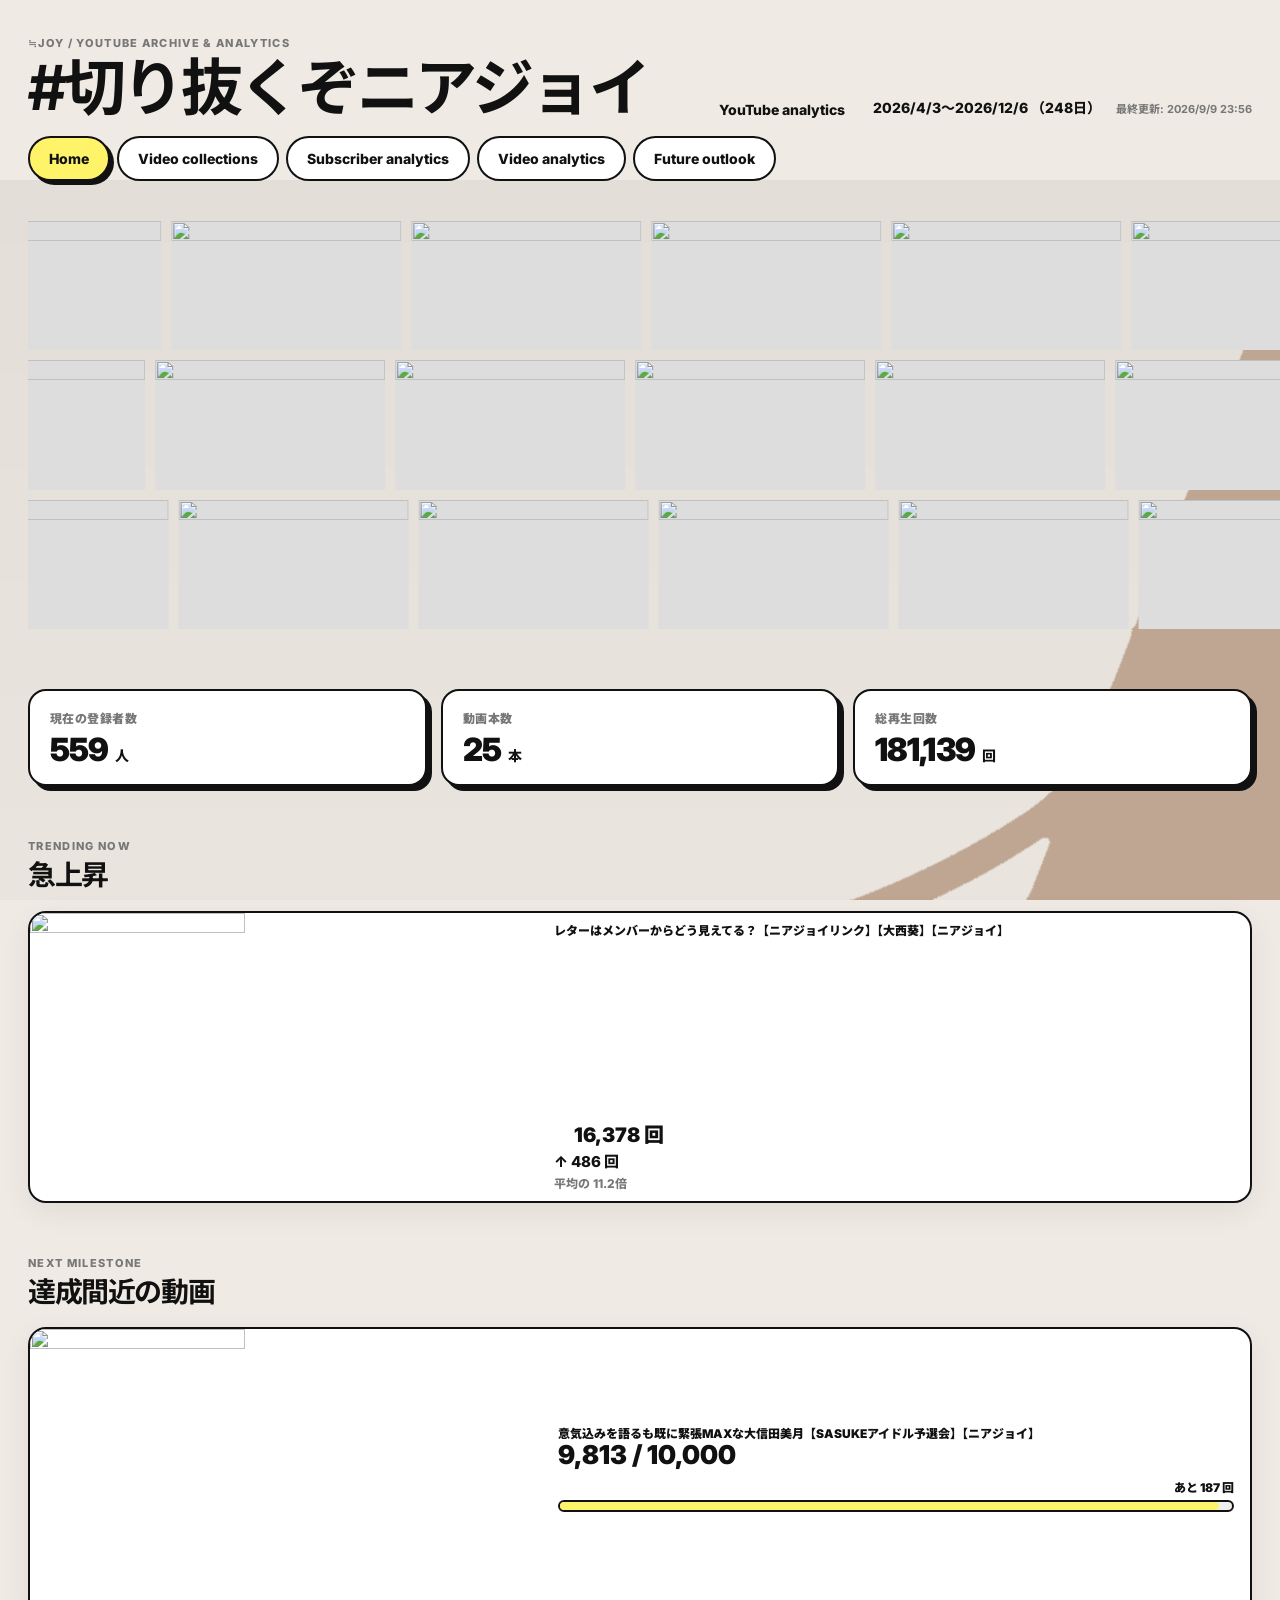
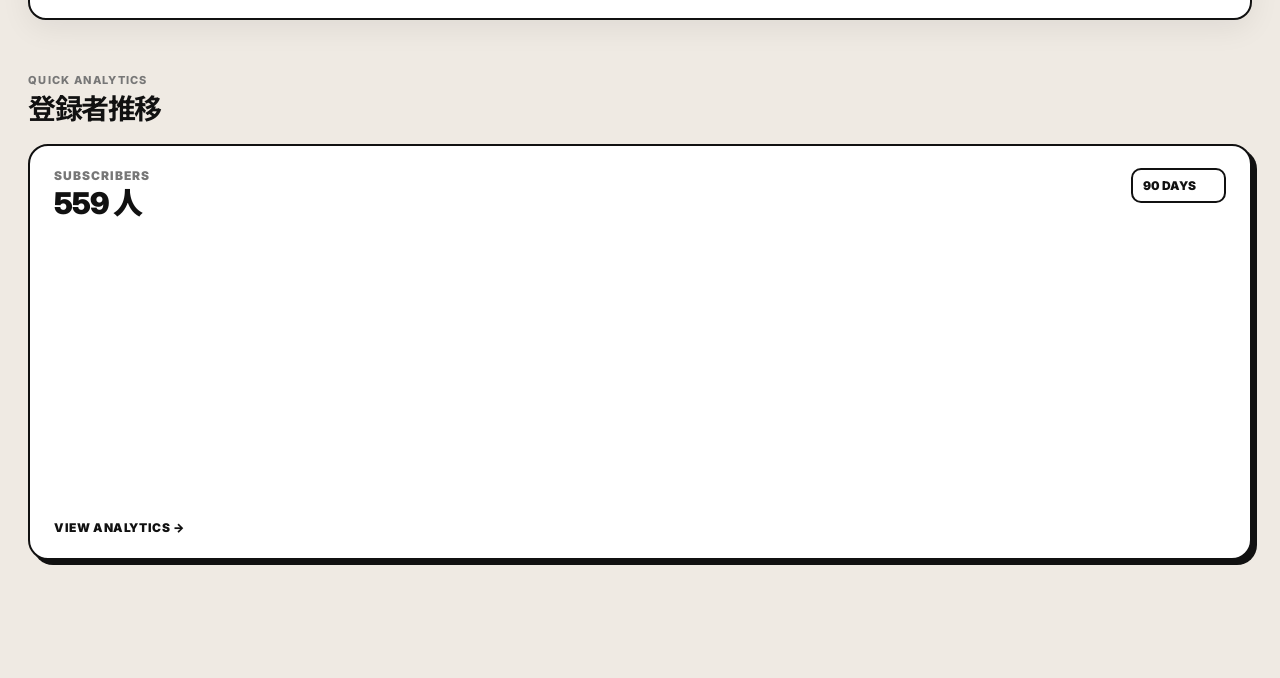
==== commit a3270567: "Update index.html" ====
--- a/index.html
+++ b/index.html
@@ -313,43 +313,7 @@
 
 </div>        </div>
 
-        <div class="video-view-switch" aria-label="動画の表示形式">
-
-          <button
-            type="button"
-            class="video-view-btn active"
-            data-video-view="card"
-            aria-label="カード表示"
-          >
-            <span class="view-icon view-icon-card">
-              <span></span>
-              <span></span>
-            </span>
-          </button>
-
-          <button
-            type="button"
-            class="video-view-btn"
-            data-video-view="wide"
-            aria-label="サムネイル1列表示"
-          >
-            <span class="view-icon view-icon-wide"></span>
-          </button>
-
-          <button
-            type="button"
-            class="video-view-btn"
-            data-video-view="grid"
-            aria-label="サムネイル3列表示"
-          >
-            <span class="view-icon view-icon-grid">
-              <span></span>
-              <span></span>
-              <span></span>
-            </span>
-          </button>
-
-        </div>
+ 
         <div id="videoGrid" class="video-grid"></div>
 
       </section>
--- a/style.css
+++ b/style.css
@@ -2424,8 +2424,8 @@
 .video-view-btn{
   appearance:none;
 
-  width:70px;
-  height:40px;
+  width:58px;
+  height:34px;
   padding:0;
 
   display:flex;
@@ -2577,3 +2577,14 @@
 .video-grid.view-wide .video-status-sticker{
   display:none;
 }
+
+.video-grid.view-grid .video-card,
+.video-grid.view-wide .video-card{
+  border-radius:0;
+  overflow:visible;
+}
+
+.video-grid.view-grid .video-card img,
+.video-grid.view-wide .video-card img{
+  border-radius:0;
+}
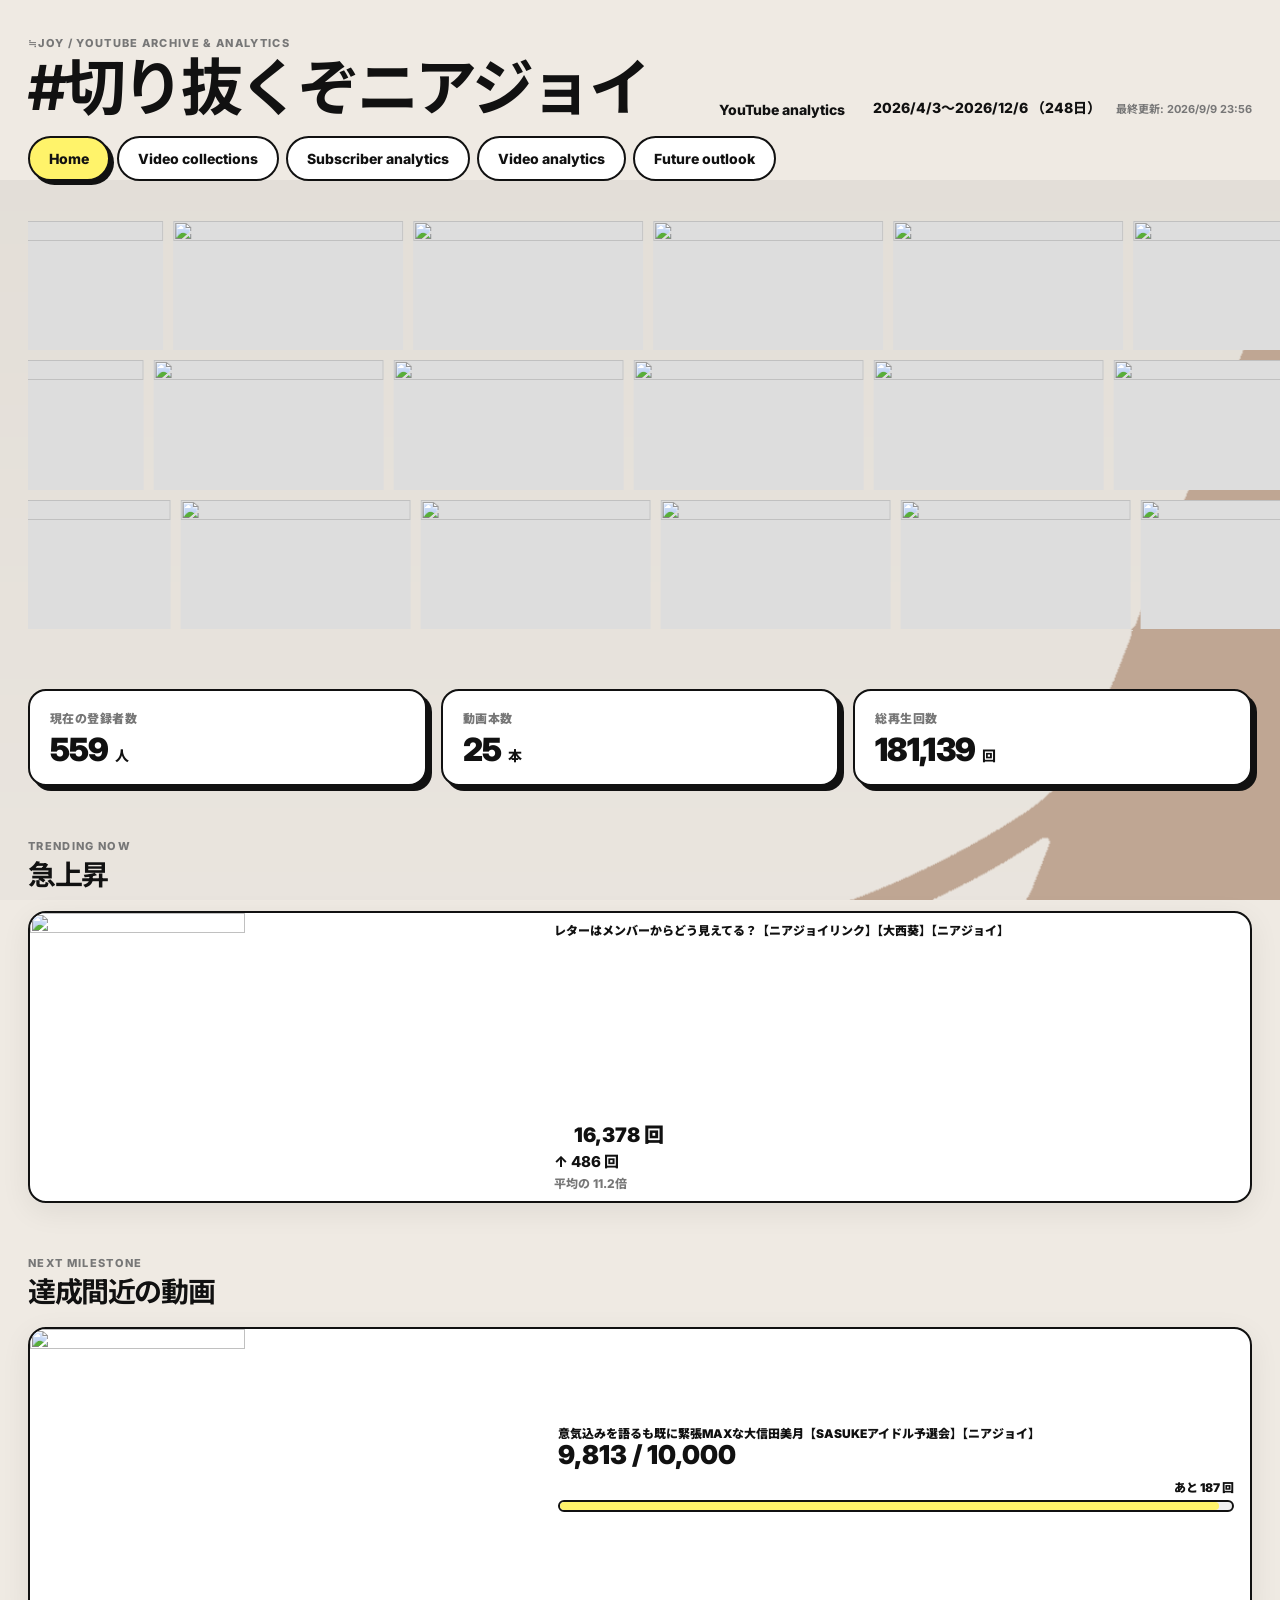
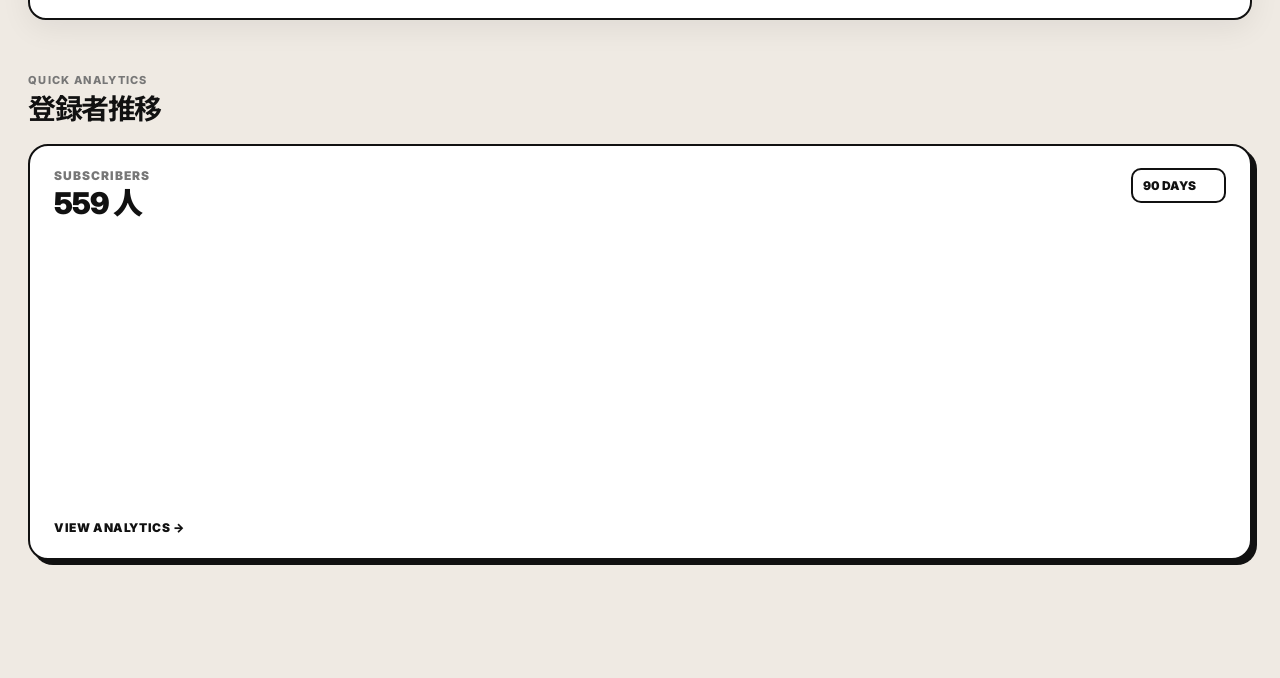
==== commit c9a132a1: "Update index.html" ====
--- a/index.html
+++ b/index.html
@@ -300,6 +300,7 @@
   <!-- JS互換用。画面には表示しない -->
   <select id="sortSelect" hidden>
     <option value="popular">人気順</option>
+    <option value="likes">高評価順</option>
     <option value="increase">増加順</option>
     <option value="newest" selected>新しい順</option>
     <option value="oldest">古い順</option>
--- a/style.css
+++ b/style.css
@@ -1113,8 +1113,17 @@
   /* video */
 
   .section-heading{
+    position:relative;
     align-items:flex-start;
     flex-direction:column;
+  }
+
+  .section-heading .video-view-switch{
+    position:absolute;
+    right:0;
+    bottom:calc(100% - 58px);
+
+    margin:0;
   }
 
   .filters{
@@ -2418,7 +2427,9 @@
   display:flex;
   justify-content:flex-end;
   gap:6px;
-  margin:0 0 14px;
+  margin-left:auto;
+  margin-right:8px;
+  margin-bottom:0;
 }
 
 .video-view-btn{
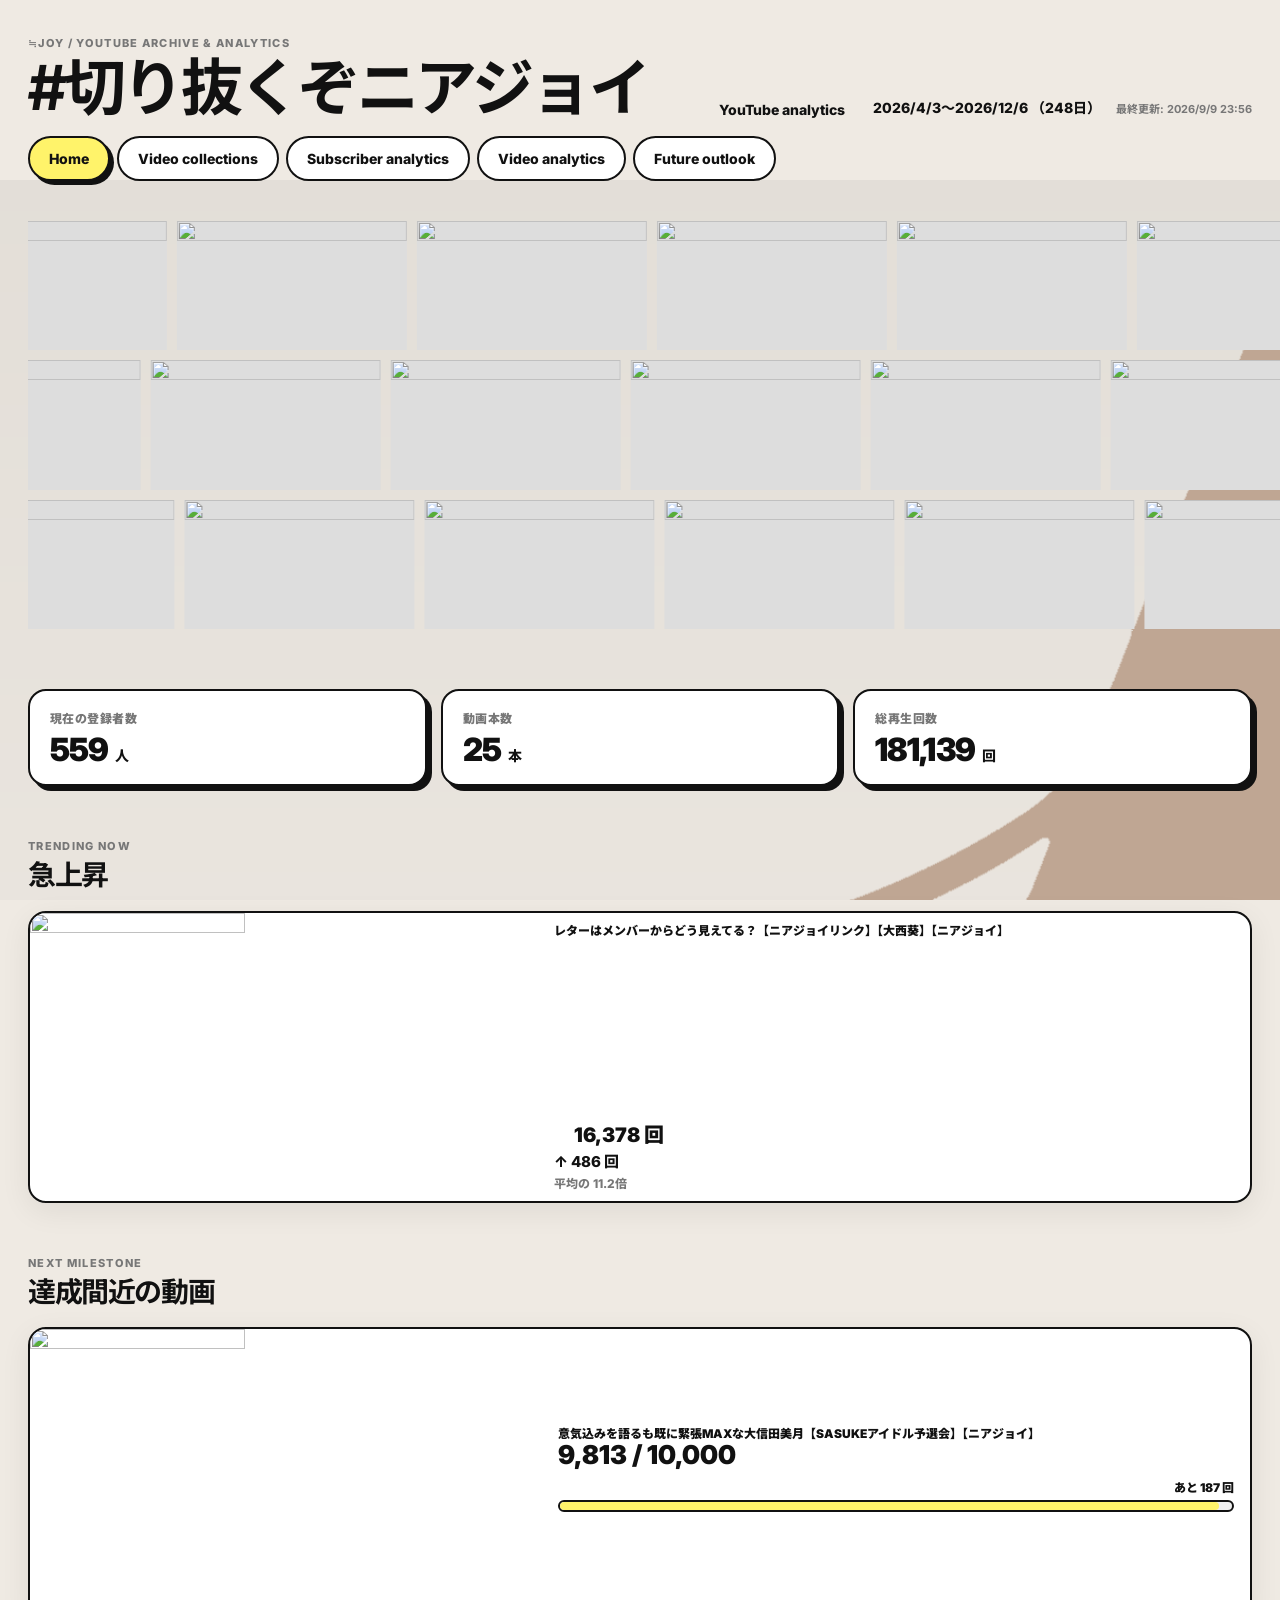
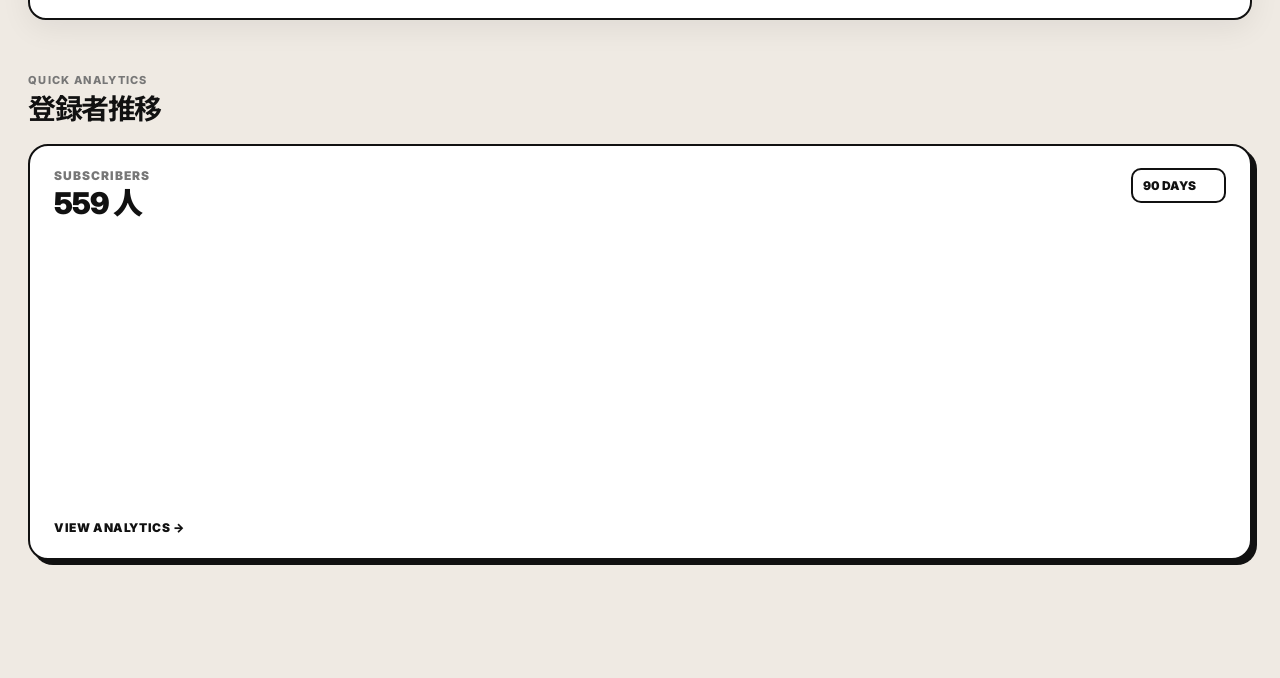
==== commit bc598d09: "Update index.html" ====
--- a/index.html
+++ b/index.html
@@ -243,6 +243,10 @@
         人気順
       </button>
 
+      <button type="button" data-value="likes">
+        高評価順
+      </button>
+
       <button type="button" data-value="increase">
         増加順
       </button>
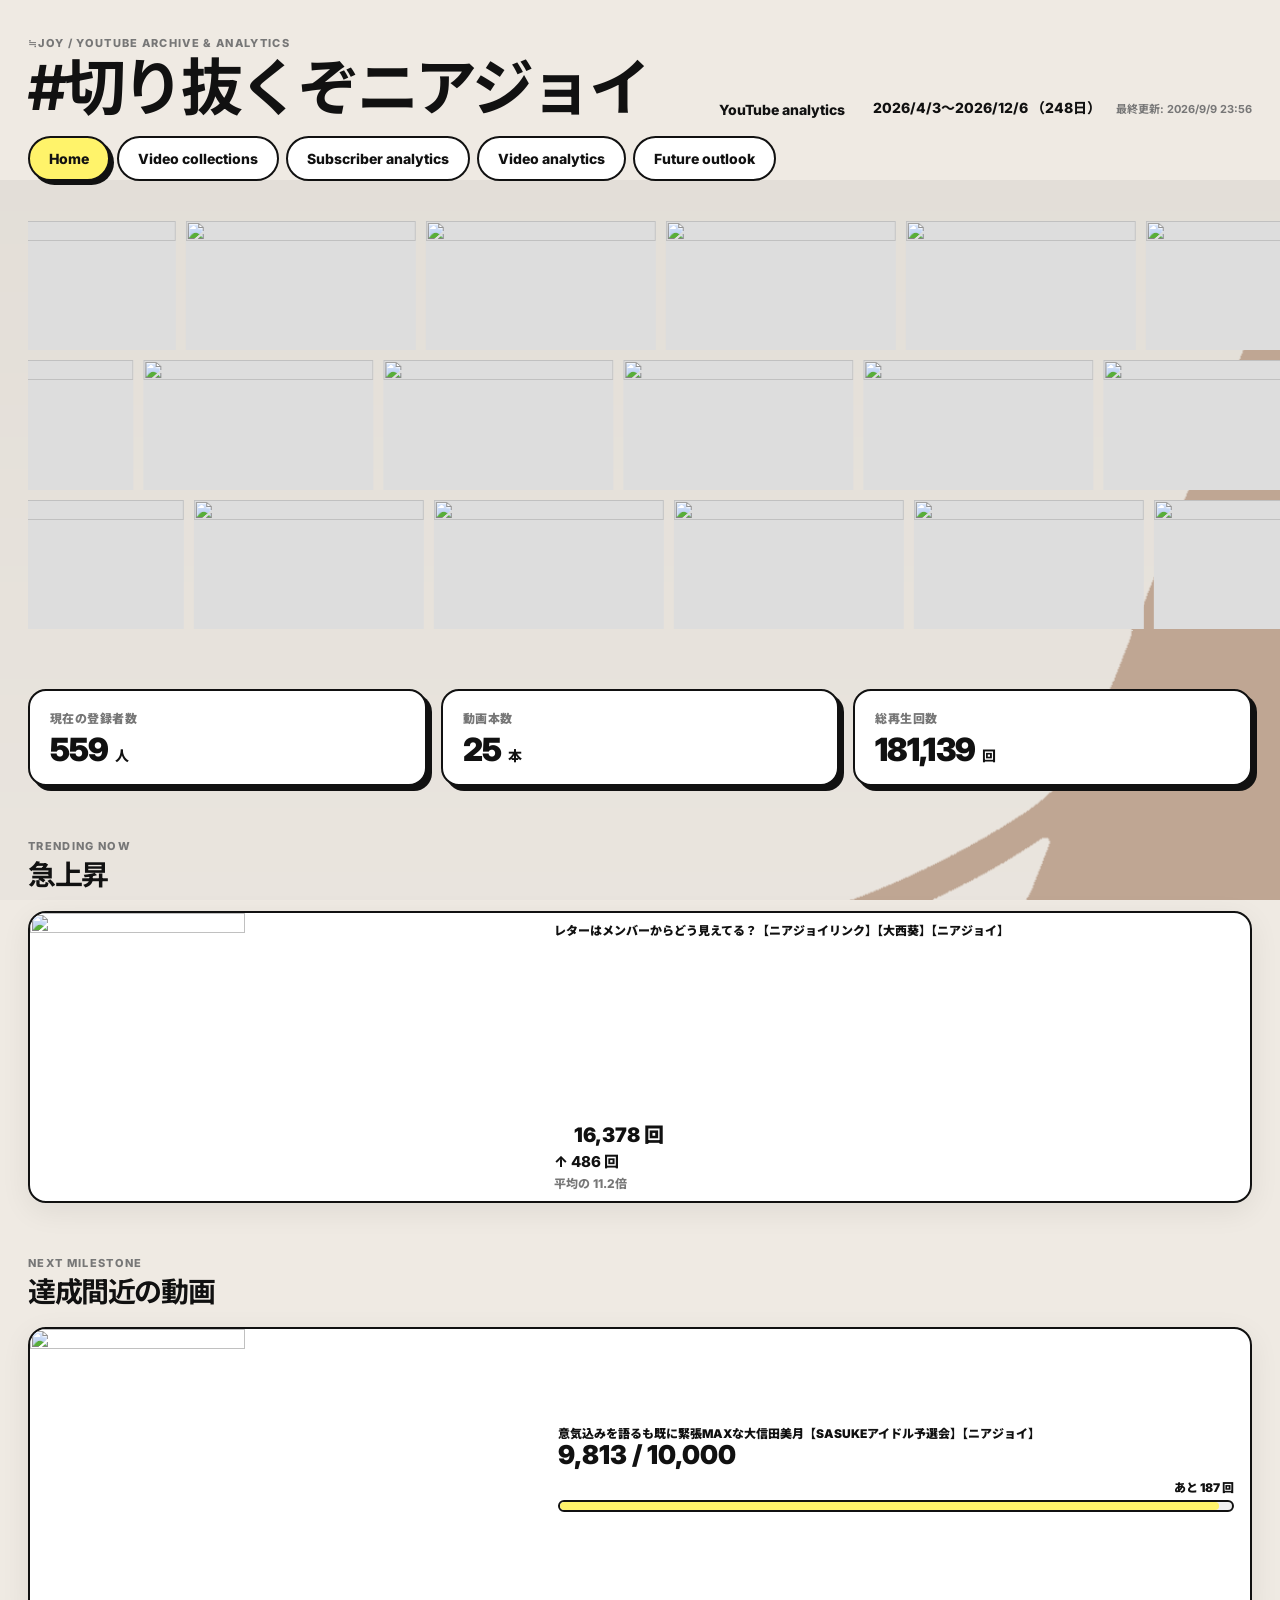
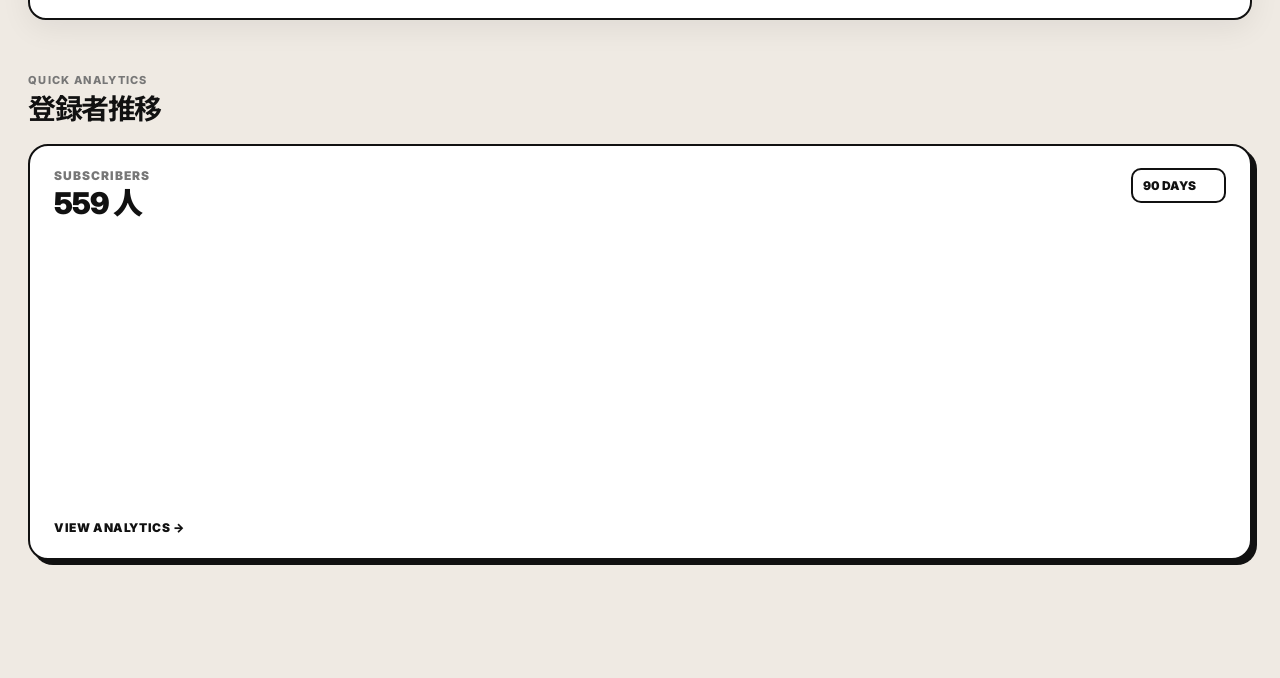
==== commit 84188f1b: "Update index.html" ====
--- a/index.html
+++ b/index.html
@@ -17,64 +17,9 @@
 <body>
 
   <!-- =========================
-       HEADER
+       GLOBAL HEADER / NAV
   ========================== -->
-  <header class="site-header">
-    <div class="brand-block">
-      <div class="eyebrow">≒JOY / YouTube archive &amp; analytics</div>
-      <h1>#切り抜くぞニアジョイ</h1>
-    </div>
-
-    <div class="header-info">
-      <div class="analytics-label">
-        <span class="desktop-analytics">YouTube analytics</span>
-        <span class="mobile-analytics">YouTube archive &amp; analytics</span>
-      </div>
-
-      <div class="header-meta">
-        <span id="periodText">2026/4/3～—</span>
-        <span id="dayCount">（—日）</span>
-
-        <span class="updated">
-          <span class="updated-label">最終更新:</span>
-          <span id="updatedAtDesktop">—</span>
-          <span id="updatedAtMobile">—</span>
-        </span>
-      </div>
-    </div>
-  </header>
-
-
-  <!-- =========================
-       PAGE SWITCH
-  ========================== -->
-  <nav class="page-switch" aria-label="ページ切り替え">
-  <button class="switch-btn active" data-page="home">
-    Home
-  </button>
-
-  <button class="switch-btn" data-page="videos">
-    Video collections
-  </button>
-
-  <button class="switch-btn" data-page="analytics">
-    Subscriber analytics
-  </button>
-
-  <a
-    class="switch-btn"
-    href="analytics/analytics.html"
-  >
-    Video analytics
-  </a>
-
-  <a
-    class="switch-btn"
-    href="future/future.html"
-  >
-    Future outlook
-  </a>
-</nav>
+  <div id="globalHeader"></div>
 
 
   <main>
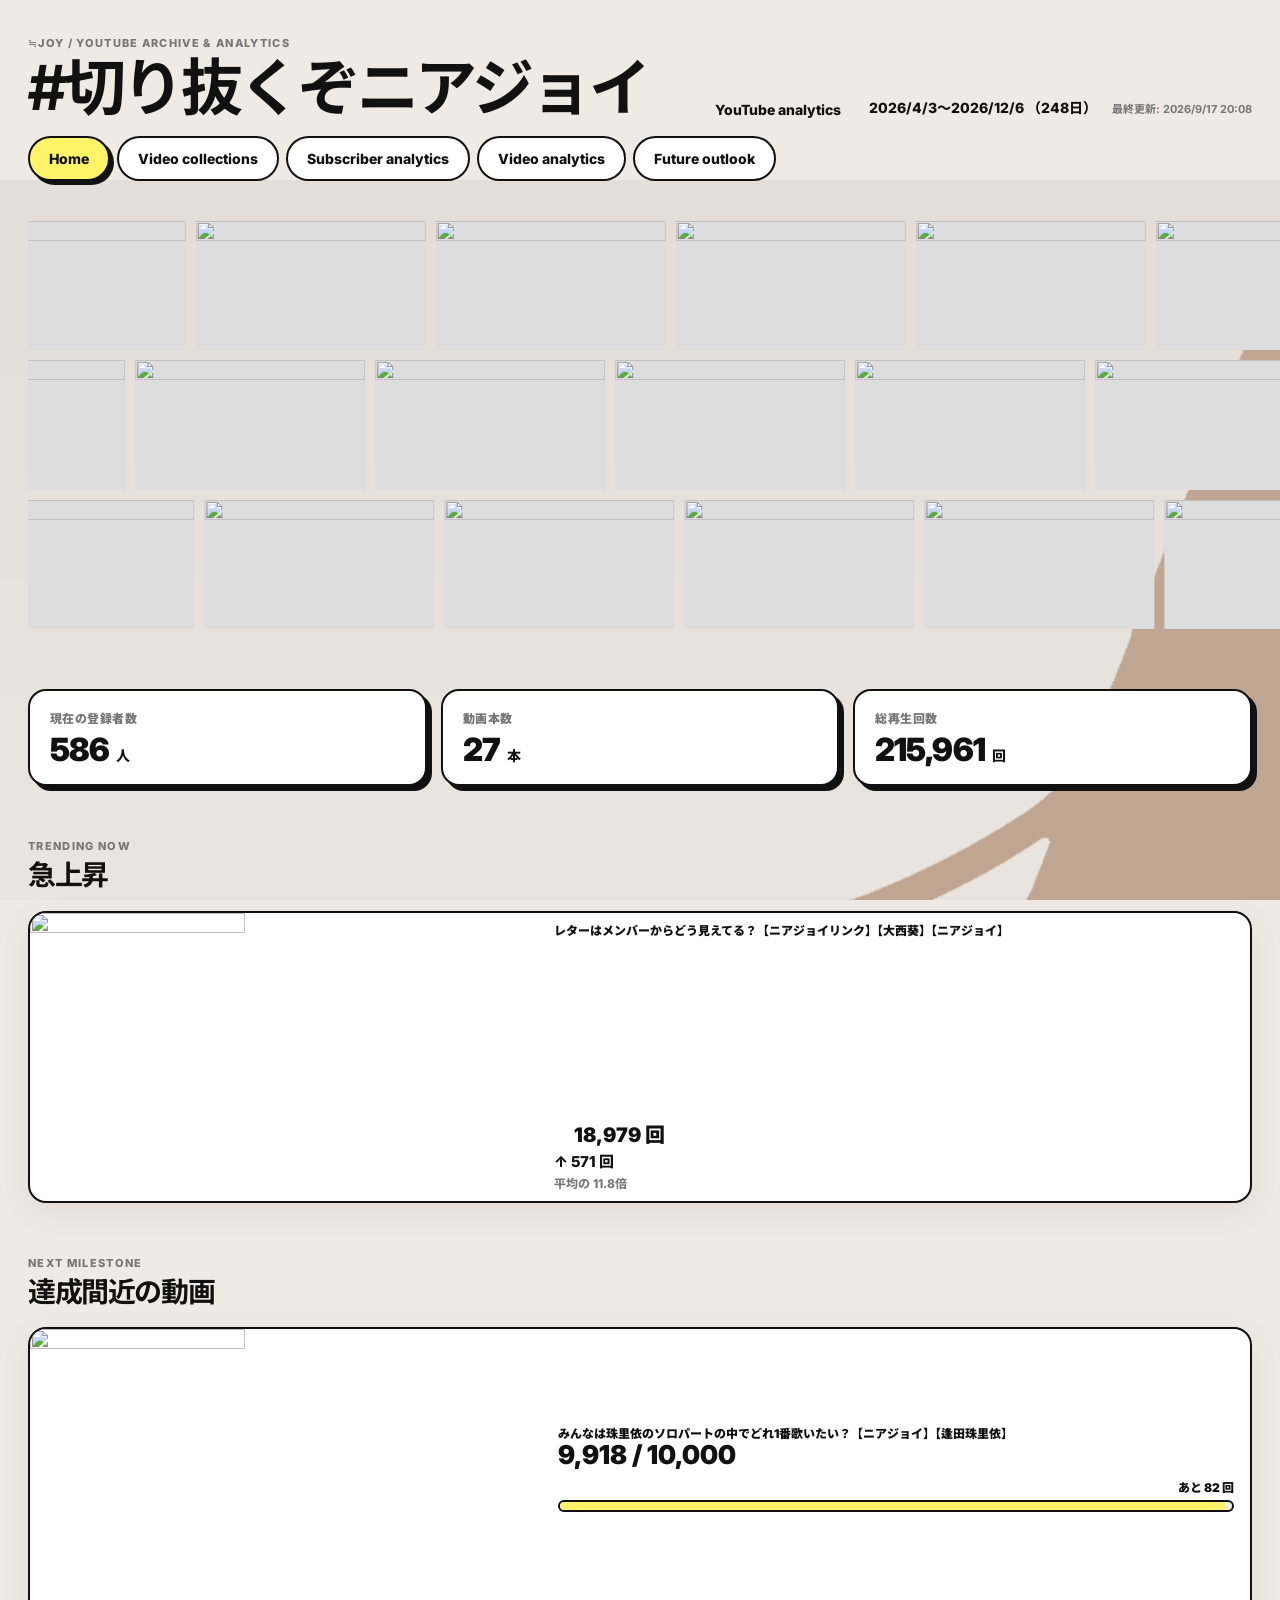
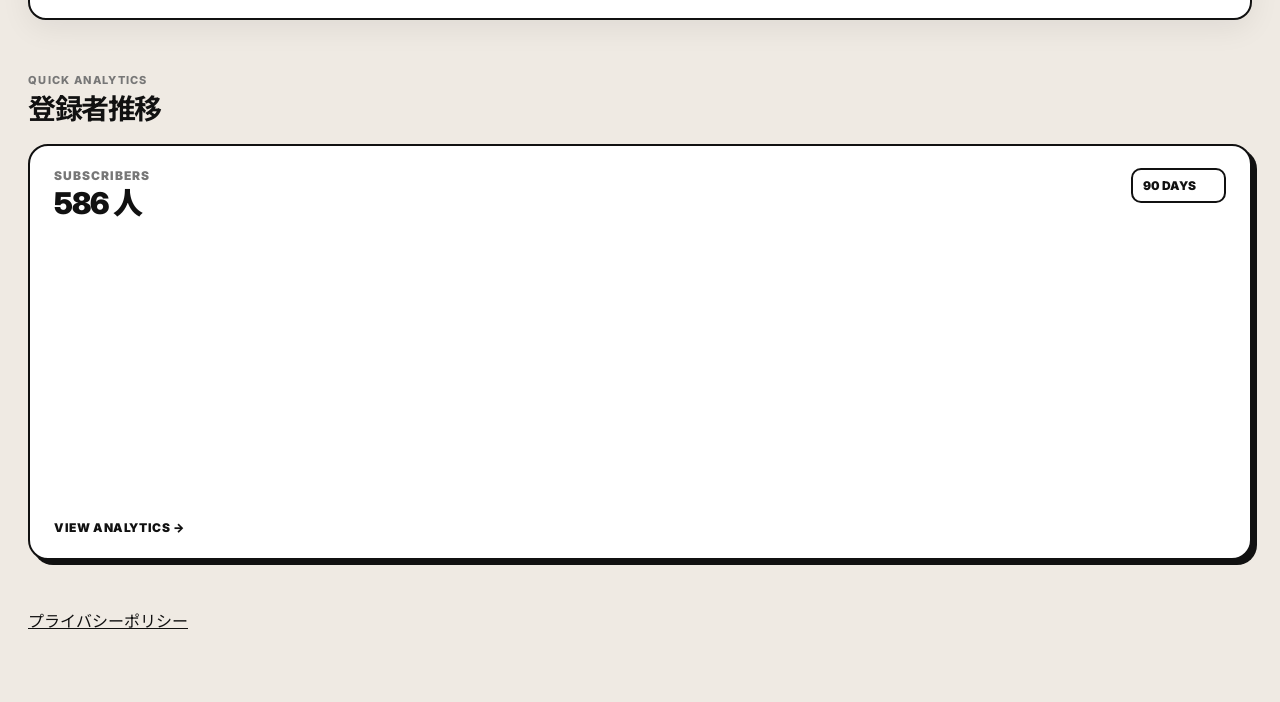
==== commit d677b733: "Update index.html" ====
--- a/index.html
+++ b/index.html
@@ -92,6 +92,11 @@
 
         </div>
       </section>
+
+      <footer class="home-footer">
+        <a href="privacy.html">プライバシーポリシー</a>
+      </footer>
+
     </section>
 
 
--- a/style.css
+++ b/style.css
@@ -2599,3 +2599,16 @@
 .video-grid.view-wide .video-card img{
   border-radius:0;
 }
+
+/* =========================
+   SMOOTH PAGE TRANSITION
+========================= */
+
+body{
+  opacity:1;
+  transition:opacity .12s ease;
+}
+
+body.page-leaving{
+  opacity:.82;
+}
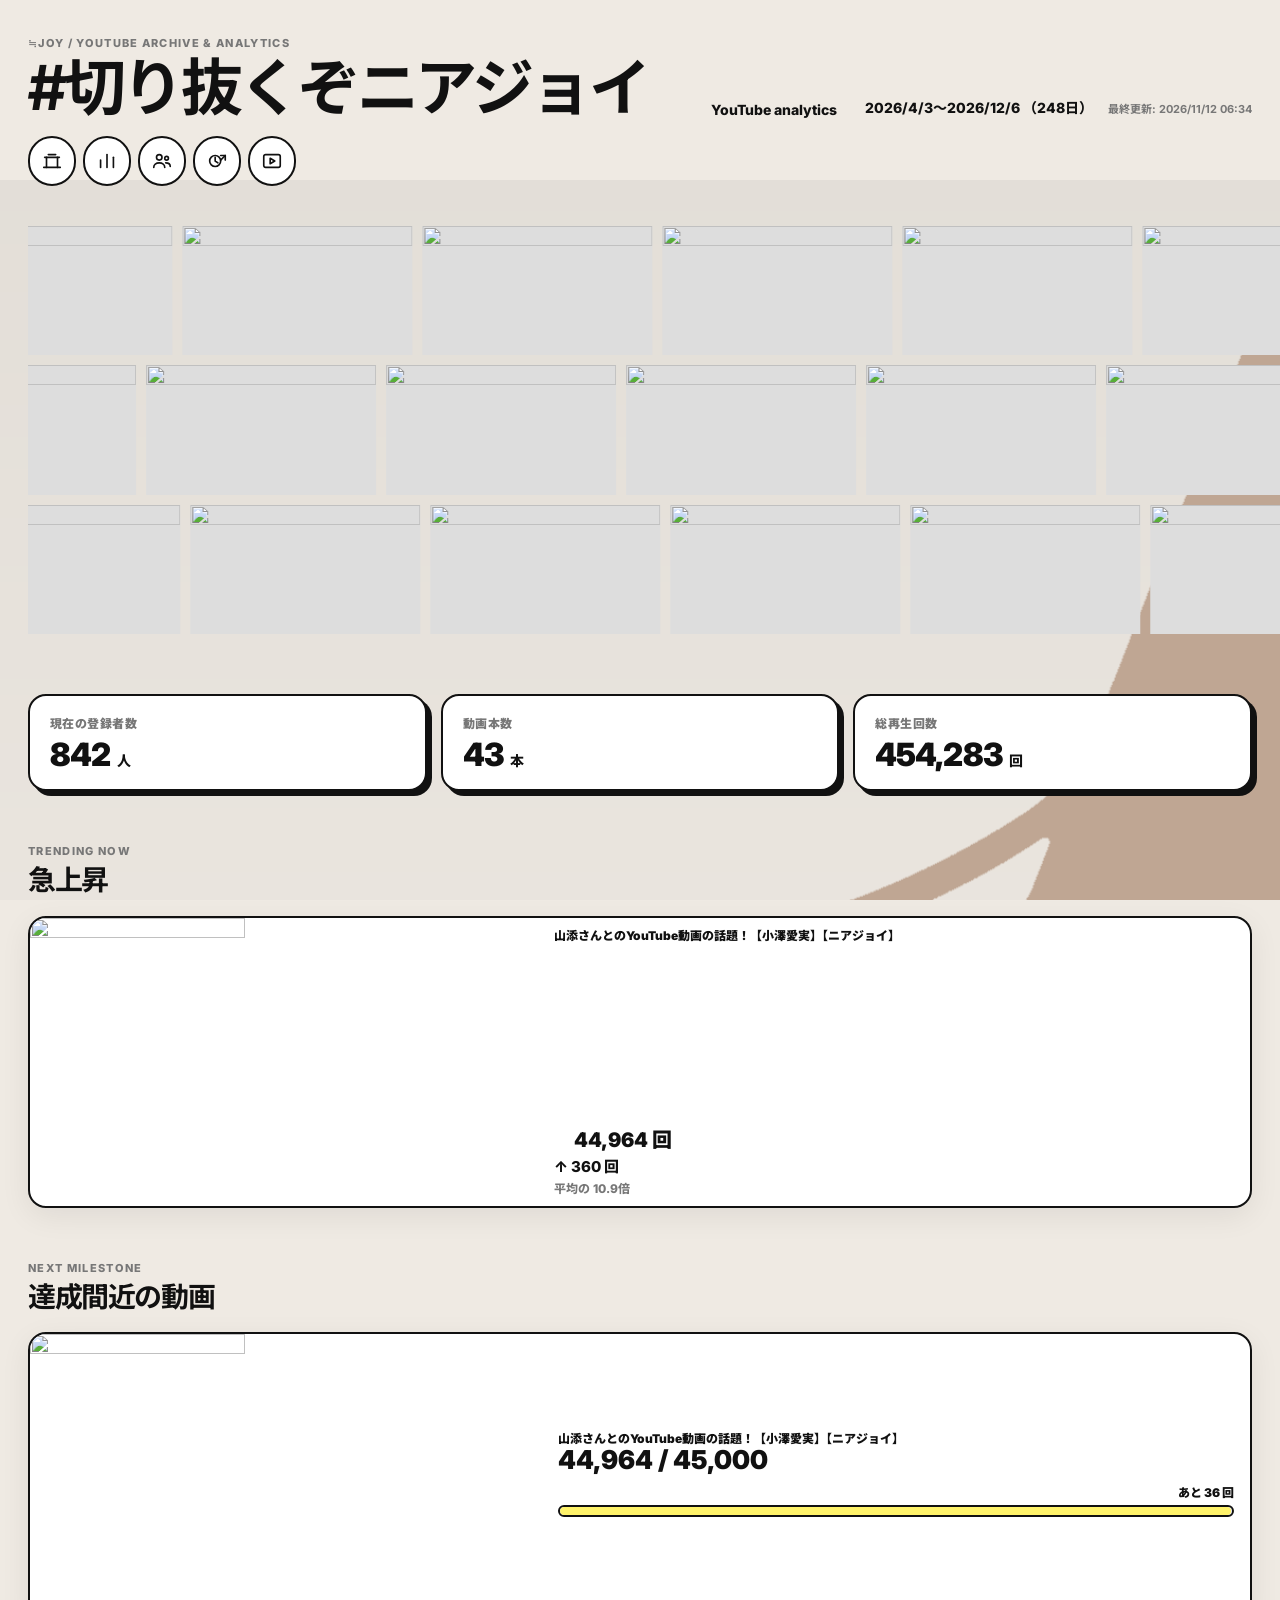
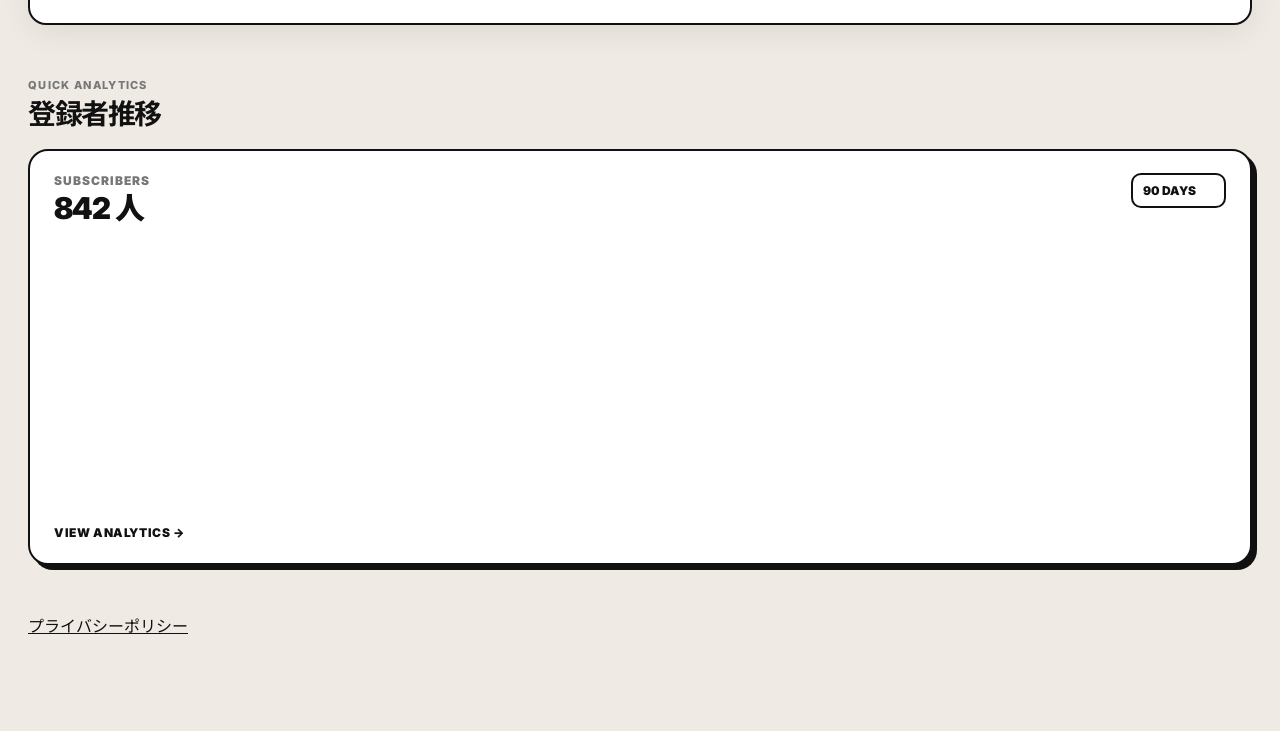
==== commit 4e2ec23c: "Update index.html" ====
--- a/index.html
+++ b/index.html
@@ -267,6 +267,17 @@
   </select>
 
 </div>        </div>
+  
+<div class="video-preview-toolbar">
+  <button
+    id="addVideoPreview"
+    class="primary-btn"
+    type="button"
+  >
+    ＋ 新規投稿プレビュー
+  </button>
+</div>
+
 
  
         <div id="videoGrid" class="video-grid"></div>
@@ -514,6 +525,115 @@
     </div>
 
   </div>
+
+　
+<!-- =========================
+     NEW VIDEO PREVIEW MODAL
+========================== -->
+<div
+  id="videoPreviewModal"
+  class="modal video-preview-modal"
+  aria-hidden="true"
+>
+  <div class="modal-inner video-preview-inner">
+
+    <div class="modal-head">
+      <div>
+        <span class="section-kicker">
+          VIDEO PREVIEW
+        </span>
+        <h2 id="videoPreviewModalTitle">
+          新動画プレビュー
+        </h2>
+      </div>
+
+      <button
+        id="closeVideoPreview"
+        class="close-btn"
+        type="button"
+        aria-label="閉じる"
+      >
+        ×
+      </button>
+    </div>
+
+    <form id="videoPreviewForm">
+
+      <div class="video-preview-field">
+        <label for="videoPreviewTitle">
+          動画タイトル
+        </label>
+        <textarea
+          id="videoPreviewTitle"
+          rows="3"
+          maxlength="200"
+          placeholder="動画タイトルを入力"
+          required
+        ></textarea>
+      </div>
+
+      <div class="video-preview-field">
+        <label for="videoPreviewImage">
+          サムネイル画像
+        </label>
+        <input
+          id="videoPreviewImage"
+          type="file"
+          accept="image/png,image/jpeg,image/webp"
+        >
+      </div>
+
+      <div
+        id="videoPreviewImageArea"
+        class="video-preview-image-area"
+        hidden
+      >
+        <img
+          id="videoPreviewImageDisplay"
+          alt="サムネイルのプレビュー"
+        >
+      </div>
+
+      <p
+        id="videoPreviewError"
+        class="video-preview-error"
+        role="alert"
+        hidden
+      ></p>
+
+      <div class="video-preview-actions">
+
+        <button
+          id="deleteVideoPreview"
+          class="video-preview-delete"
+          type="button"
+          hidden
+        >
+          削除
+        </button>
+
+        <button
+          id="cancelVideoPreview"
+          class="video-preview-cancel"
+          type="button"
+        >
+          キャンセル
+        </button>
+
+        <button
+          id="saveVideoPreview"
+          class="primary-btn"
+          type="submit"
+        >
+          保存
+        </button>
+
+      </div>
+    </form>
+
+  </div>
+</div>
+
 
 <!-- =========================
      TAG EDIT MODAL
@@ -650,6 +770,7 @@
   <script src="https://cdn.jsdelivr.net/npm/chart.js@4.4.7/dist/chart.umd.min.js"></script>
 <script src="common.js"></script>
 <script src="script.js"></script>
+<script src="video-preview.js"></script>
 <script src="home/home.js"></script>
 
 </body>
--- a/style.css
+++ b/style.css
@@ -2612,3 +2612,120 @@
 body.page-leaving{
   opacity:.82;
 }
+
+/* =========================================================
+   COMPACT GLOBAL NAV
+========================================================= */
+
+.brand-home-link {
+  color: inherit;
+  text-decoration: none;
+}
+
+.brand-home-link:hover {
+  opacity: 0.72;
+}
+
+
+/* 非アクティブページのSVG */
+
+.page-switch .nav-icon {
+  display: flex;
+  align-items: center;
+  justify-content: center;
+  width: 22px;
+  height: 22px;
+}
+
+.page-switch .nav-icon svg {
+  width: 22px;
+  height: 22px;
+
+  fill: none;
+  stroke: currentColor;
+  stroke-width: 1.8;
+  stroke-linecap: round;
+  stroke-linejoin: round;
+}
+
+
+/* アイコン状態のボタンをコンパクトに */
+
+.page-switch .switch-btn:not(.active) {
+  min-width: 44px;
+  padding-left: 11px;
+  padding-right: 11px;
+}
+
+
+/* 開いているページ */
+
+.page-switch .switch-btn.active .nav-label {
+  white-space: nowrap;
+}
+
+
+/* スマホ */
+
+@media (max-width: 700px) {
+
+  .page-switch {
+    gap: 5px;
+  }
+
+  .page-switch .switch-btn {
+    min-width: 0;
+  }
+
+  .page-switch .switch-btn:not(.active) {
+    width: 39px;
+    min-width: 39px;
+    max-width: 39px;
+    height: 39px;
+    padding: 0;
+    flex: 0 0 39px;
+
+    display: flex;
+    align-items: center;
+    justify-content: center;
+
+    border-radius: 50%;
+  }
+
+  .page-switch .nav-icon,
+  .page-switch .nav-icon svg {
+    width: 20px;
+    height: 20px;
+  }
+
+  .page-switch .switch-btn.active {
+    padding-left: 12px;
+    padding-right: 12px;
+  }
+
+}
+
+/* =========================================================
+   VIDEO UPLOAD NUMBER
+========================================================= */
+
+.video-upload-number{
+  width:28px;
+  height:28px;
+  flex:0 0 28px;
+
+  display:inline-flex;
+  align-items:center;
+  justify-content:center;
+
+  border-radius:50%;
+
+  background:#171717;
+  color:#f8f8f8;
+
+  font-size:12px;
+  font-weight:800;
+  line-height:1;
+
+  white-space:nowrap;
+}
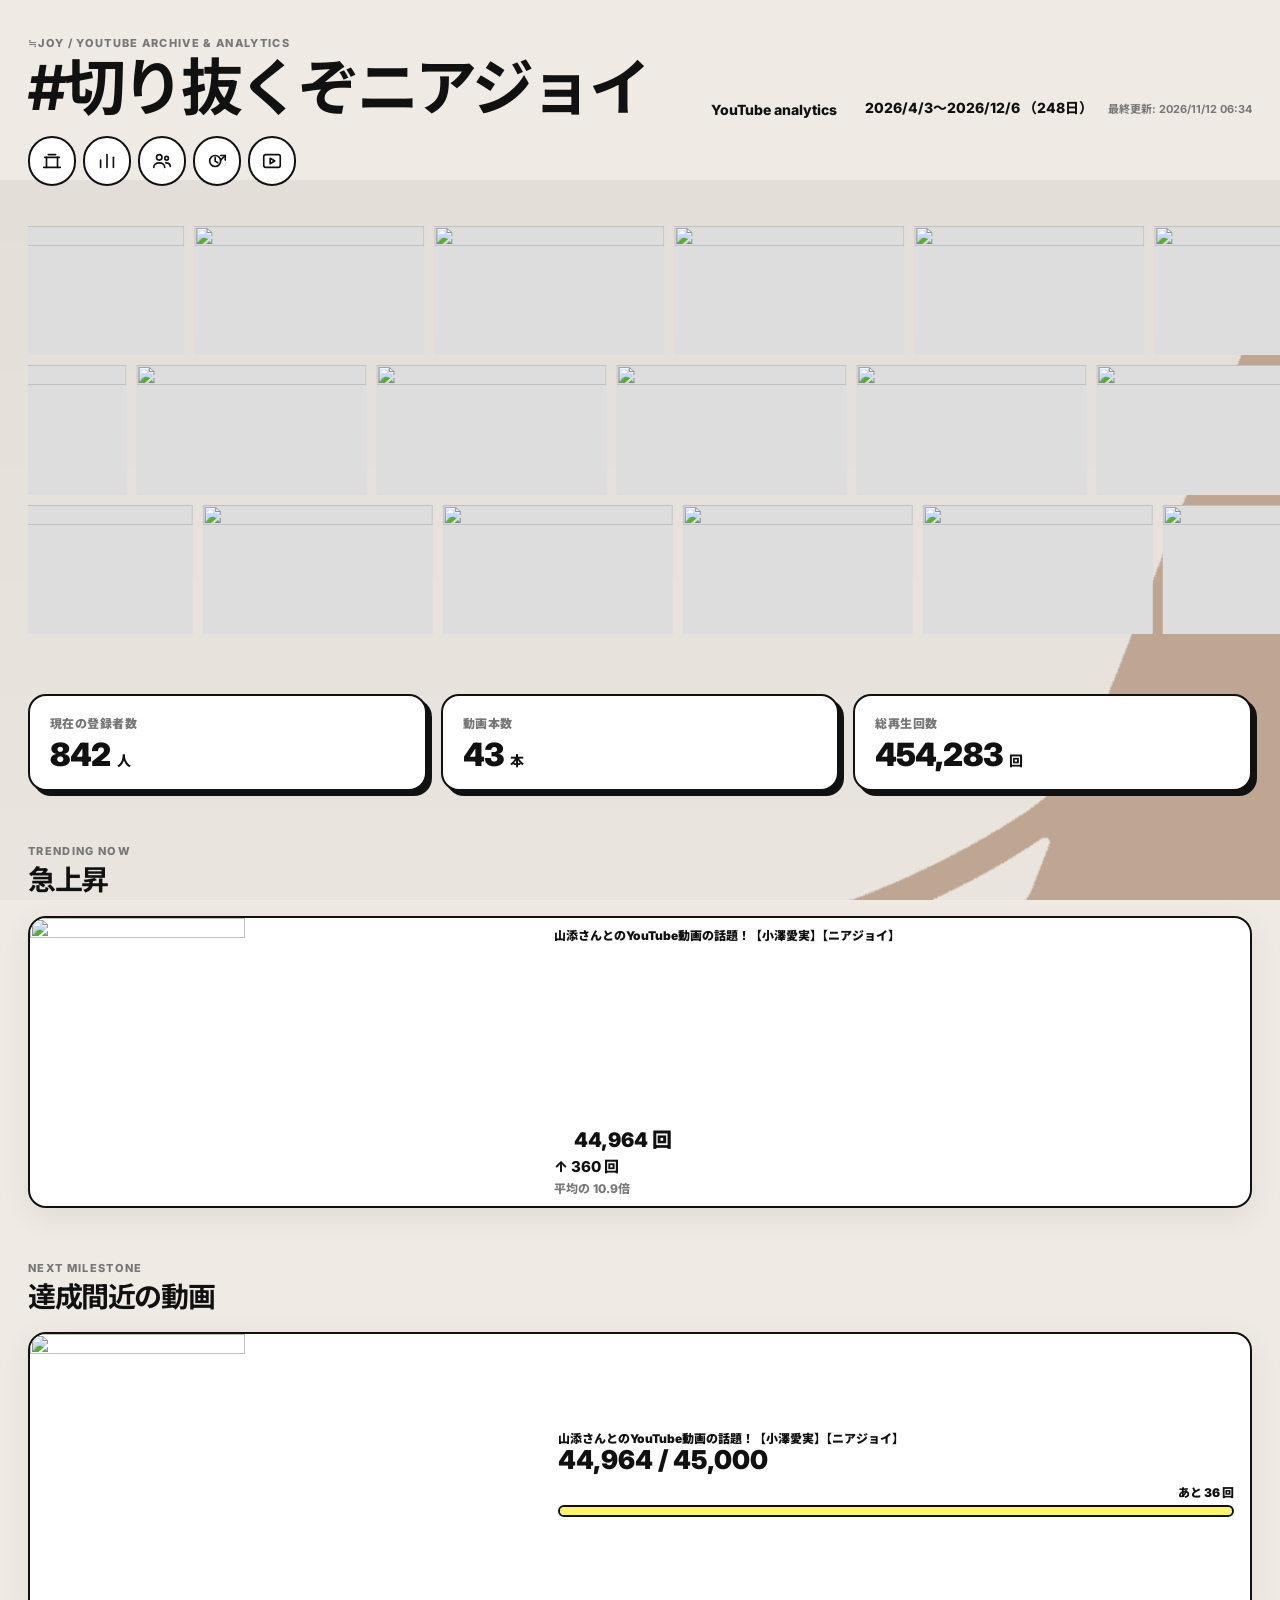
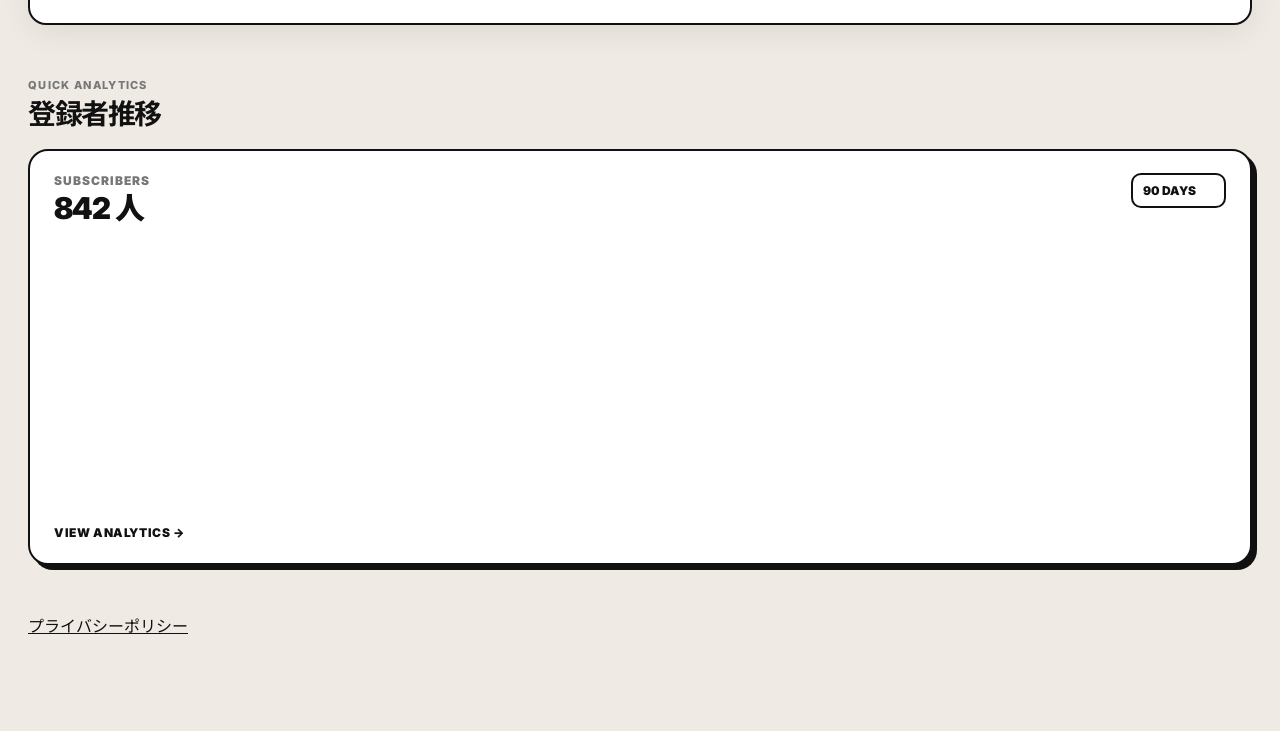
==== commit 843d466c: "Update index.html" ====
--- a/index.html
+++ b/index.html
@@ -543,7 +543,7 @@
           VIDEO PREVIEW
         </span>
         <h2 id="videoPreviewModalTitle">
-          新動画プレビュー
+          新規投稿プレビュー
         </h2>
       </div>
 
